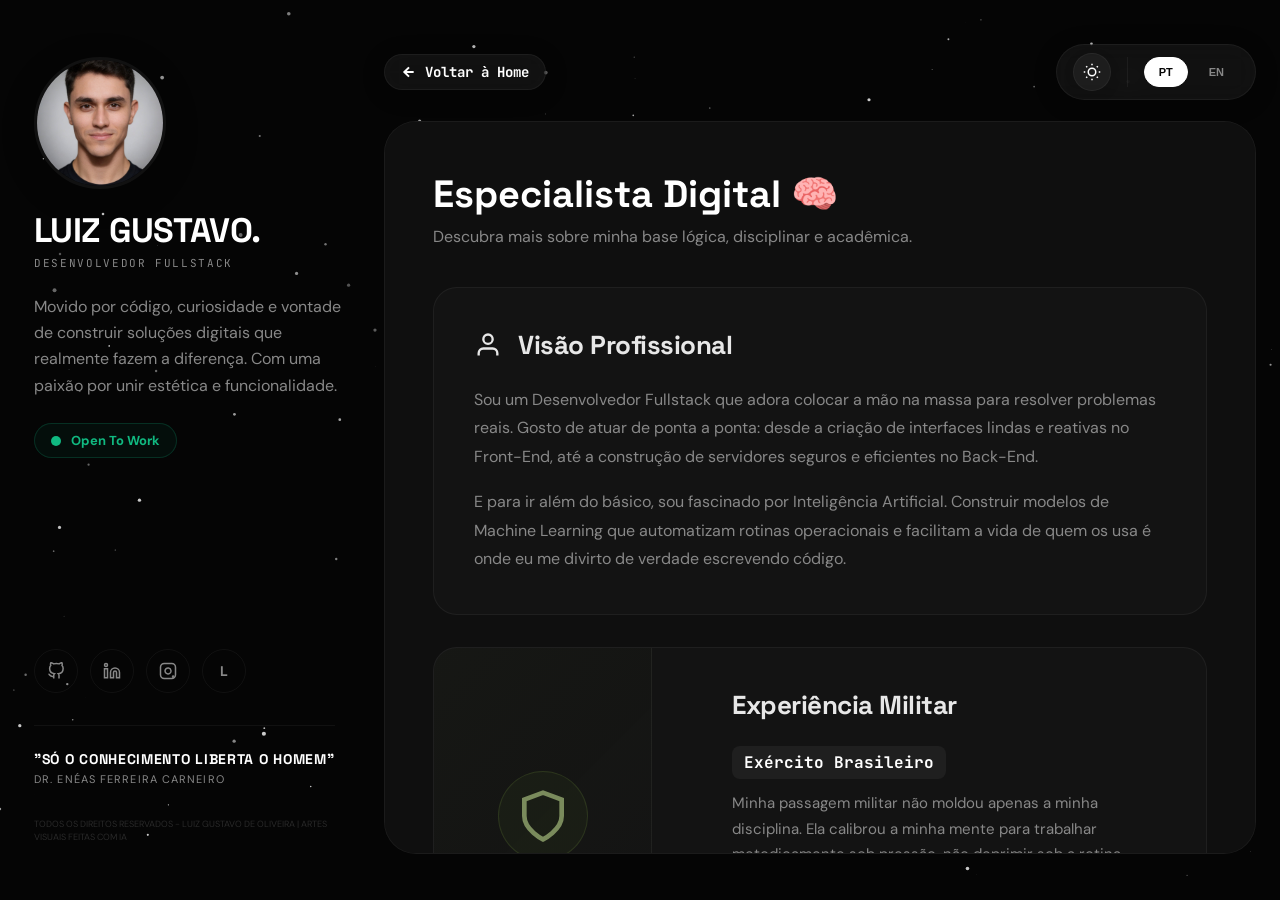
==== pages/about.html @ a1d2e6e7 "commited" ====
<!DOCTYPE html>
<html lang="pt">

<head>
    <meta charset="UTF-8">
    <meta name="viewport" content="width=device-width, initial-scale=1.0">
    <title>Sobre Mim | Luiz Gustavo</title>
    <link rel="icon" type="image/png" href="../img/cruz.png">
    <link rel="preconnect" href="https://fonts.googleapis.com">
    <link rel="preconnect" href="https://fonts.gstatic.com" crossorigin>
    <link href="https://fonts.googleapis.com/css2?family=Space+Grotesk:wght@400;500;600;700&family=DM+Sans:ital,opsz,wght@0,9..40,400;0,9..40,500;0,9..40,600;1,9..40,400&family=JetBrains+Mono:wght@500&display=swap" rel="stylesheet">
    <link rel="stylesheet" href="../styles/style.css">
</head>

<body>

    <div class="app-container">
        
        <!-- SIDEBAR (LEFT) - Identical to Home -->
        <aside class="sidebar">
            <div class="sidebar-top">
                <div class="profile-circle large-avatar">
                    <img src="../img/myphotu.jpg" alt="Luiz Gustavo" class="avatar">
                </div>
                <div class="sidebar-header">
                    <h1 class="user-name">LUIZ GUSTAVO.</h1>
                    <p class="user-role" data-i18n="role">DESENVOLVEDOR FULLSTACK</p>
                </div>
            </div>

            <div class="sidebar-mid">
                <p class="bio-text" data-i18n="bio">
                    Movido por código, curiosidade e vontade de construir soluções digitais que realmente fazem a diferença. Com uma paixão por unir estética e funcionalidade.
                </p>
                <div class="availability-badge">
                    <div class="pulse-dot"></div>
                    <span>Open To Work</span>
                </div>
            </div>

            <div class="sidebar-bottom">
                <div class="social-circles">
                    <a href="https://github.com/tioliveiraa" target="_blank" class="circle-icon" title="GitHub"><svg width="18" height="18" viewBox="0 0 24 24" fill="none" stroke="currentColor" stroke-width="2"><path d="M9 19c-5 1.5-5-2.5-7-3m14 6v-3.87a3.37 3.37 0 0 0-.94-2.61c3.14-.35 6.44-1.54 6.44-7A5.44 5.44 0 0 0 20 4.77 5.07 5.07 0 0 0 19.91 1S18.73.65 16 2.48a13.38 13.38 0 0 0-7 0C6.27.65 5.09 1 5.09 1A5.07 5.07 0 0 0 5 4.77a5.44 5.44 0 0 0-1.5 3.78c0 5.42 3.3 6.61 6.44 7A3.37 3.37 0 0 0 9 18.13V22"></path></svg></a>
                    <a href="https://linkedin.com/in/tioliveiraa" target="_blank" class="circle-icon" title="LinkedIn"><svg width="18" height="18" viewBox="0 0 24 24" fill="none" stroke="currentColor" stroke-width="2"><path d="M16 8a6 6 0 0 1 6 6v7h-4v-7a2 2 0 0 0-2-2 2 2 0 0 0-2 2v7h-4v-7a6 6 0 0 1 6-6z"></path><rect x="2" y="9" width="4" height="12"></rect><circle cx="4" cy="4" r="2"></circle></svg></a>
                    <a href="https://instagram.com/tioliveiraa" target="_blank" class="circle-icon" title="Instagram"><svg width="18" height="18" viewBox="0 0 24 24" fill="none" stroke="currentColor" stroke-width="2"><rect x="2" y="2" width="20" height="20" rx="5" ry="5"></rect><path d="M16 11.37A4 4 0 1 1 12.63 8 4 4 0 0 1 16 11.37z"></path><line x1="17.5" y1="6.5" x2="17.51" y2="6.5"></line></svg></a>
                    <a href="http://lattes.cnpq.br/" target="_blank" class="circle-icon" title="Lattes">
                        <span style="font-family: var(--font-heading); font-weight: 800; font-size: 14px;">L</span>
                    </a>
                </div>

                <div class="quote-section">
                    <p class="quote-text" data-i18n="quote">"SÓ O CONHECIMENTO LIBERTA O HOMEM"</p>
                    <p class="quote-auth">Dr. Enéas Ferreira Carneiro</p>
                </div>

                <div class="footer-simple">
                    <p data-i18n="footer-rights">TODOS OS DIREITOS RESERVADOS - LUIZ GUSTAVO DE OLIVEIRA | ARTES VISUAIS FEITAS COM IA</p>
                </div>
            </div>
        </aside>

        <!-- MAIN CONTENT (RIGHT) -->
        <main class="main-content">
            <header class="top-nav">
                <div class="nav-date">
                    <a href="../index.html" class="glass-nav-pill home-return-btn" style="text-decoration: none; color: var(--text-main); font-weight: 700; display: inline-flex; gap: 8px;">
                        <svg width="16" height="16" viewBox="0 0 24 24" fill="none" stroke="currentColor" stroke-width="3"><line x1="19" y1="12" x2="5" y2="12"></line><polyline points="12 19 5 12 12 5"></polyline></svg>
                        <span data-i18n="back-home">Voltar à Home</span>
                    </a>
                </div>
                <div class="nav-controls glass-nav-pill">
                    <button class="theme-tab" id="theme-toggle-btn" title="Light/Dark Mode">
                        <svg width="18" height="18" viewBox="0 0 24 24" fill="none" stroke="currentColor" stroke-width="2">
                            <circle cx="12" cy="12" r="5" />
                            <path d="M12 1v2M12 21v2M4.22 4.22l1.42 1.42M18.36 18.36l1.42 1.42M1 12h2M21 12h2M4.22 19.78l1.42-1.42M18.36 5.64l1.42-1.42" />
                        </svg>
                    </button>
                    <div class="lang-switcher">
                        <button class="lang-tab active" data-lang="pt">PT</button>
                        <button class="lang-tab" data-lang="en">EN</button>
                    </div>
                </div>
            </header>

            <!-- SCROLLABLE SUBPAGE CONTAINER -->
            <div class="bento-card subpage-container">
                <div class="subpage-header">
                    <h2 data-i18n="about-title" style="font-family: var(--font-heading); font-size: 38px; font-weight: 800; color: var(--text-main);">Especialista Digital 🧠</h2>
                    <p data-i18n="about-subtitle" style="color: var(--text-dim); margin-top: 8px;">Descubra mais sobre minha base lógica, disciplinar e acadêmica.</p>
                </div>

                <!-- NEW WATERFALL LAYOUT -->
                <div class="about-waterfall-layout">
                    
                    <!-- Bio Full-width Pane -->
                    <div class="waterfall-card bio-pane">
                        <div class="waterfall-header">
                            <svg width="28" height="28" viewBox="0 0 24 24" fill="none" stroke="currentColor" stroke-width="2"><path d="M20 21v-2a4 4 0 0 0-4-4H8a4 4 0 0 0-4 4v2"></path><circle cx="12" cy="7" r="4"></circle></svg>
                            <h3 data-i18n="txt-vision">Visão Profissional</h3>
                        </div>
                        <div class="bio-text-block">
                            <p data-i18n="txt-bio1">Sou um Desenvolvedor apaixonado por orquestrar tecnologias robustas. Minha especialidade reside na criação de ecossistemas completos, navegando desde integrações de Front-End reativas até infraestruturas complexas de Back-End.</p>
                            <p data-i18n="txt-bio2">Além do desenvolvimento Web clássico, trago um profundo fascínio pelas fronteiras da Inteligência Artificial. Implementar ferramentas de Machine Learning que geram automação e eficiência real em gargalos operacionais é o meu ecossistema natural de trabalho.</p>
                        </div>
                    </div>

                    <!-- Army Split-Pane -->
                    <div class="waterfall-card army-pane">
                        <div class="army-visual-side">
                            <div class="shield-circle">
                                <svg width="56" height="56" viewBox="0 0 24 24" fill="none" stroke="currentColor" stroke-width="2"><path d="M12 22s8-4 8-10V5l-8-3-8 3v7c0 6 8 10 8 10z"></path></svg>
                            </div>
                        </div>
                        <div class="army-text-side">
                            <div class="waterfall-header">
                                <h3 data-i18n="txt-army-title">Experiência Militar</h3>
                            </div>
                            <h4 class="army-corp-name" data-i18n="txt-army-corp">Exército Brasileiro</h4>
                            <p data-i18n="txt-army-desc">Disciplina imutável, foco sob pressão e liderança tática. A vivência militar forjou a minha capacidade analítica mental e o compromisso extremo com a entrega de resultados, características que levo intrinsecamente para o desenvolvimento de software.</p>
                        </div>
                    </div>

                    <!-- Academic Horizontal Timeline Pane -->
                    <div class="waterfall-card edu-pane">
                        <div class="waterfall-header" style="justify-content: center; margin-bottom: 32px;">
                            <svg width="28" height="28" viewBox="0 0 24 24" fill="none" stroke="currentColor" stroke-width="2"><path d="M22 10v6M2 10l10-5 10 5-10 5z"></path><path d="M6 12v5c3 3 9 3 12 0v-5"></path></svg>
                            <h3 data-i18n="txt-edu-title">Trajetória Acadêmica</h3>
                        </div>
                        
                        <div class="horizontal-timeline">
                            <!-- Node 1 -->
                            <div class="timeline-node">
                                <div class="node-marker done">
                                    <svg width="12" height="12" viewBox="0 0 24 24" fill="none" stroke="var(--bg-deep)" stroke-width="3"><polyline points="20 6 9 17 4 12"></polyline></svg>
                                </div>
                                <div class="node-content">
                                    <h4 data-i18n="txt-edu-tech">D. de Sistemas</h4>
                                    <span class="status-badge" data-i18n="txt-edu-done">Técnico Concluído</span>
                                </div>
                            </div>

                            <!-- Line -->
                            <div class="timeline-connector"></div>

                            <!-- Node 2 -->
                            <div class="timeline-node">
                                <div class="node-marker pulsing"></div>
                                <div class="node-content right">
                                    <h4 data-i18n="txt-edu-ads">Análise e Desenvolvimento de Sistemas</h4>
                                    <span class="status-badge active-badge" data-i18n="txt-edu-cursing">Cursando Ensino Superior</span>
                                </div>
                            </div>
                        </div>
                    </div>

                    <!-- Extra / Languages Banner -->
                    <div class="waterfall-card lang-pane">
                        <div class="lang-icon">
                            <svg width="40" height="40" viewBox="0 0 24 24" fill="none" stroke="currentColor" stroke-width="2"><circle cx="12" cy="12" r="10"></circle><line x1="2" y1="12" x2="22" y2="12"></line><path d="M12 2a15.3 15.3 0 0 1 4 10 15.3 15.3 0 0 1-4 10 15.3 15.3 0 0 1-4-10 15.3 15.3 0 0 1 4-10z"></path></svg>
                        </div>
                        <div class="lang-text">
                            <h3 data-i18n="txt-lang-eng">Inglês Intermediário</h3>
                            <p data-i18n="txt-lang-desc">Capacidade completa de leitura de documentações técnicas, codificação global e comunicação fundamental para resolução de problemas em fóruns abertos.</p>
                        </div>
                    </div>

                </div>
            </div>
        </main>
    </div>

    <!-- Background Decoration -->
    <div class="decor-corner"></div>

    <script src="../scripts/translations.js"></script>
    <script src="../scripts/script.js"></script>
    <script src="../scripts/starfield.js"></script>
</body>

</html>
---- styles/style.css ----
/* 
   ==========================================================================
   BentoVibe (Refined) - Master Stylesheet
   Specific 10 Instruction Alignment
   ========================================================================== 
*/

@import url('https://fonts.googleapis.com/css2?family=Space+Grotesk:wght@400;500;600;700&family=DM+Sans:ital,opsz,wght@0,9..40,400;0,9..40,500;0,9..40,600;1,9..40,400&family=JetBrains+Mono:wght@500&display=swap');

:root {
    --bg-deep: #050505;
    --card-bg: #0f0f0f;
    --card-border: rgba(255, 255, 255, 0.05);
    --text-main: #ffffff;
    --text-dim: #888888;
    --blue-accent: #2d5bff;
    --orange-accent: #ff9900;
    --radius-bento: 32px;
    --font-heading: 'Space Grotesk', sans-serif;
    --font-body: 'DM Sans', sans-serif;
    --font-mono: 'JetBrains Mono', monospace;
}

:root.light-theme {
    --bg-deep: #f5f5f7;
    --card-bg: #ffffff;
    --card-border: rgba(0, 0, 0, 0.1);
    --text-main: #111111;
    --text-dim: #555555;
}

/* Light Theme UI Corrections */
:root.light-theme .white-arrow { background: var(--blue-accent); color: #fff; }
:root.light-theme .mini-arrow { border: 1px solid rgba(0,0,0,0.1); }
:root.light-theme .bento-card { box-shadow: 0 4px 20px rgba(0,0,0,0.04); }
:root.light-theme .card-content-overlay { background: linear-gradient(rgba(255,255,255,0.1), rgba(255,255,255,0.9)); }
:root.light-theme .card-content-overlay h3 { color: var(--text-main); }
:root.light-theme .card-about h3, :root.light-theme .card-about p { text-shadow: none; }
:root.light-theme .about-icon-header { color: var(--text-main); }

#bg-starfield {
    position: fixed;
    top: 0;
    left: 0;
    width: 100vw;
    height: 100vh;
    z-index: -10;
    pointer-events: none;
    background: var(--bg-deep);
    transition: background 0.6s cubic-bezier(0.16, 1, 0.3, 1);
}


* { margin: 0; padding: 0; box-sizing: border-box; }

body {
    background-color: var(--bg-deep);
    color: var(--text-main);
    font-family: var(--font-body);
    min-height: 100vh;
    display: flex; justify-content: center; align-items: center;
    overflow-x: hidden;
    transition: background-color 0.6s cubic-bezier(0.16, 1, 0.3, 1), color 0.6s cubic-bezier(0.16, 1, 0.3, 1);
}

.app-container {
    width: 100%; max-width: 1440px; height: 95vh;
    display: flex; gap: 40px; padding: 24px;
}

/* ==========================================================================
   SIDEBAR (LEFT)
   ========================================================================== */
.sidebar {
    width: 320px; height: 100%;
    display: flex; flex-direction: column; justify-content: space-between;
    flex-shrink: 0; padding: 10px 0 10px 10px;
}

.sidebar-top { display: flex; flex-direction: column; gap: 20px; align-items: flex-start; text-align: left; }

.large-avatar {
    width: 132px; height: 132px; border-radius: 50%; overflow: hidden;
    border: 3px solid var(--card-border);
    box-shadow: 0 8px 32px rgba(0,0,0,0.3);
}
.large-avatar img { width: 100%; height: 100%; object-fit: cover; }

.user-name { font-family: var(--font-heading); font-size: 34px; font-weight: 800; letter-spacing: -0.02em; }
.user-role { font-family: var(--font-mono); font-size: 11px; color: var(--text-dim); text-transform: uppercase; letter-spacing: 0.15em; margin-top: 4px; }

.bio-text {
    font-size: 16px; color: var(--text-dim); line-height: 1.65; margin-top: 24px;
    padding: 0;
}

/* Open To Work Badge */
.availability-badge {
    display: inline-flex; align-items: center; gap: 10px;
    background: rgba(16, 185, 129, 0.05); border: 1px solid rgba(16, 185, 129, 0.2);
    padding: 8px 16px; border-radius: var(--radius-bento); margin-top: 24px;
}
.pulse-dot {
    width: 10px; height: 10px; background-color: #10b981; border-radius: 50%;
    box-shadow: 0 0 0 0 rgba(16, 185, 129, 0.7);
    animation: pulse-green 2s infinite;
}
@keyframes pulse-green {
    0% { transform: scale(0.95); box-shadow: 0 0 0 0 rgba(16, 185, 129, 0.7); }
    70% { transform: scale(1); box-shadow: 0 0 0 8px rgba(16, 185, 129, 0); }
    100% { transform: scale(0.95); box-shadow: 0 0 0 0 rgba(16, 185, 129, 0); }
}
.availability-badge span { font-size: 13px; font-weight: 700; color: #10b981; }

.sidebar-bottom { margin-top: auto; display: flex; flex-direction: column; gap: 32px; align-items: flex-start; text-align: left; }

.social-circles { display: flex; justify-content: flex-start; gap: 12px; }

.circle-icon {
    width: 44px; height: 44px; border-radius: 50%;
    border: 1px solid var(--card-border); display: flex; align-items: center; justify-content: center;
    color: var(--text-dim); text-decoration: none; transition: 0.4s cubic-bezier(0.19, 1, 0.22, 1);
}
.circle-icon:hover { color: var(--text-main); border-color: rgba(255,255,255,0.4); }

.circle-icon[title="GitHub"]:hover { background-color: var(--text-main); color: var(--card-bg); border-color: var(--text-main); }
.circle-icon[title="LinkedIn"]:hover { background-color: #0A66C2; color: #ffffff; border-color: #0A66C2; }
.circle-icon[title="Instagram"]:hover { background: linear-gradient(45deg, #f09433 0%, #e6683c 25%, #dc2743 50%, #cc2366 75%, #bc1888 100%); color: #ffffff; border-color: transparent; }
.circle-icon[title="Lattes"]:hover { background-color: #005A9C; color: #ffffff; border-color: #005A9C; }

.quote-section { border-top: 1px solid var(--card-border); padding-top: 24px; text-align: left; }
.quote-text { font-family: var(--font-heading); font-weight: 800; font-size: 14px; color: var(--text-main); letter-spacing: 0.05em; }
.quote-auth { font-size: 11px; color: var(--text-dim); margin-top: 4px; text-transform: uppercase; letter-spacing: 0.1em; }

.footer-simple { font-size: 9px; color: #333; line-height: 1.4; text-align: left; opacity: 0.8; }

/* ==========================================================================
   MAIN CONTENT & BENTO GRID
   ========================================================================== */
.main-content { flex-grow: 1; display: flex; flex-direction: column; gap: 24px; }

.top-nav { display: flex; justify-content: space-between; align-items: center; height: 50px; }
.nav-date { font-family: var(--font-mono); font-size: 14px; color: var(--text-dim); }

.glass-nav-pill {
    background: rgba(255, 255, 255, 0.05); border: 1px solid var(--card-border);
    border-radius: var(--radius-bento); padding: 8px 16px;
    backdrop-filter: blur(12px); -webkit-backdrop-filter: blur(12px);
    display: flex; align-items: center; box-shadow: 0 4px 24px rgba(0,0,0,0.2);
}
.theme-tab {
    background: rgba(255, 255, 255, 0.05); border: 1px solid var(--card-border);
    border-radius: 50%; width: 38px; height: 38px;
    color: var(--text-main); cursor: pointer; transition: 0.4s cubic-bezier(0.19, 1, 0.22, 1);
    display: flex; align-items: center; justify-content: center; margin-right: 16px;
    box-shadow: 0 4px 12px rgba(0,0,0,0.1);
}
.theme-tab:hover { background: var(--text-main); color: var(--bg-deep); transform: rotate(30deg) scale(1.1); }

.lang-switcher { display: flex; gap: 6px; border-left: 1px solid var(--card-border); padding-left: 16px; height: 100%; align-items: center; }
.lang-tab {
    background: transparent; border: 1px solid transparent; font-size: 11px; font-weight: 800;
    color: var(--text-dim); cursor: pointer; transition: 0.2s;
    padding: 8px 14px; border-radius: 20px;
}
.lang-tab.active { background: var(--text-main); color: var(--bg-deep); border-color: var(--text-main); }


/* BENTO LAYOUT */
.bento-layout {
    display: grid; grid-template-columns: repeat(12, 1fr); grid-template-rows: repeat(2, 1fr);
    gap: 20px; height: 100%;
}

.bento-card {
    background: var(--card-bg); border: 1px solid var(--card-border);
    border-radius: var(--radius-bento); position: relative; overflow: hidden;
    text-decoration: none; color: inherit; transition: 0.5s cubic-bezier(0.19, 1, 0.22, 1);
    display: flex; flex-direction: column;
}
.bento-card:hover { border-color: rgba(255,255,255,0.15); transform: translateY(-5px); }
.bento-card:hover .mini-arrow { transform: scale(1.15) translate(2px, -2px); }
.bento-card:hover .mini-arrow svg { transform: rotate(45deg); }

/* Full Background Content Styles */
.bento-card-full-bg .card-bg { position: absolute; inset: 0; z-index: 1; transition: 0.8s ease; }
.bento-card-full-bg:hover .card-bg { transform: scale(1.05); }

.card-content-overlay {
    position: relative; z-index: 2; padding: 32px;
    display: flex; flex-direction: column; justify-content: space-between;
    background: linear-gradient(rgba(0,0,0,0.2), rgba(0,0,0,0.6));
    flex-grow: 1;
}
.card-content-overlay h3 { font-family: var(--font-heading); font-size: 24px; color: #fff; }

/* Standardized card title — same size and weight across ALL bento cards */
.card-title {
    font-family: var(--font-heading) !important;
    font-size: 22px !important;
    font-weight: 800 !important;
    letter-spacing: -0.3px;
    color: #fff;
}
.card-stack-blue .card-title { color: #fff; }

/* Grid Spans */
.card-projects { grid-column: span 8; grid-row: span 1; }
.card-stack-blue { grid-column: span 4; grid-row: span 1; background: var(--blue-accent); padding: 32px; }
.card-contact { grid-column: span 5; grid-row: span 1; }
.card-about { grid-column: span 7; grid-row: span 1; padding: 32px; }
.card-about .card-content-overlay { background: transparent; }
.card-about h3, .card-about p { text-shadow: 0 4px 16px rgba(0,0,0,0.9); }

/* Stack Row Specifics */
.logos-group { flex-grow: 1; display: flex; align-items: center; justify-content: space-around; }
.logo-pill { width: 60px; height: 60px; background: #fff; border-radius: 16px; padding: 12px; }
.logo-pill img { width: 100%; height: 100%; object-fit: contain; }

.mini-arrow {
    width: 44px; height: 44px; border-radius: 50%; background: #fff;
    display: flex; align-items: center; justify-content: center; color: #000;
    transition: 0.5s cubic-bezier(0.19, 1, 0.22, 1);
}
.mini-arrow svg { transition: 0.5s cubic-bezier(0.19, 1, 0.22, 1); }
.white-arrow { background: #fff; color: #000; }
.card-stack-blue h3 { font-family: var(--font-mono); font-size: 14px; position: absolute; top: 32px; left: 32px; }
.card-stack-blue .mini-arrow { position: absolute; bottom: 32px; right: 32px; }

/* ==========================================================================
   SUBPAGE SPECIFIC STYLES (Projects, About, Contact)
   ========================================================================== */
.subpage-container {
    grid-column: span 12; grid-row: span 2;
    padding: 48px; overflow-y: auto; overflow-x: hidden;
    display: flex; flex-direction: column; gap: 40px;
}

.subpage-container::-webkit-scrollbar { width: 8px; }
.subpage-container::-webkit-scrollbar-track { background: transparent; }
.subpage-container::-webkit-scrollbar-thumb { background: rgba(255,255,255,0.1); border-radius: 10px; }
.subpage-container::-webkit-scrollbar-thumb:hover { background: rgba(255,255,255,0.2); }

.project-showcase-card {
    display: flex; gap: 32px; background: rgba(255,255,255,0.02);
    border: 1px solid var(--card-border); border-radius: 24px;
    padding: 24px; transition: 0.3s;
}
.project-showcase-card:hover { border-color: rgba(255,255,255,0.1); transform: translateY(-5px); background: rgba(255,255,255,0.04); }

.project-graphic { width: 45%; border-radius: 16px; overflow: hidden; flex-shrink: 0; }
.project-graphic img { width: 100%; height: 100%; object-fit: cover; }

.project-details { display: flex; flex-direction: column; justify-content: center; gap: 16px; }
.project-details h3 { font-family: var(--font-heading); font-size: 26px; color: var(--text-main); }
.project-details p { font-size: 15px; color: var(--text-dim); line-height: 1.65; }

.tech-tags { display: flex; gap: 8px; flex-wrap: wrap; }
.tech-tags span {
    font-family: var(--font-mono); font-size: 12px; padding: 4px 12px;
    background: rgba(255,255,255,0.1); color: var(--text-main); border-radius: 20px;
}

/* ==========================================================================
   RESPONSIVE DESIGN (MEDIA QUERIES)
   ========================================================================== */

/* Tablet & Smaller Desktop (1024px) */
@media (max-width: 1024px) {
    .app-container {
        flex-direction: column;
        height: auto;
        padding: 40px 20px;
        gap: 60px;
    }

    .sidebar {
        width: 100%;
        text-align: center;
    }

    .sidebar-top { flex-direction: row; justify-content: space-between; text-align: left; }
    .bio-text { max-width: 100%; }

    .bento-layout {
        grid-template-columns: repeat(6, 1fr);
        grid-auto-rows: minmax(280px, auto);
    }

    .card-projects { grid-column: span 6; }
    .card-stack-blue { grid-column: span 3; }
    .card-contact { grid-column: span 3; }
    .card-about { grid-column: span 6; }
}

/* Mobile (768px) */
@media (max-width: 768px) {
    .app-container { padding: 90px 16px 24px 16px; gap: 40px; position: relative; }
    
    .sidebar { gap: 50px; }
    .sidebar-top { flex-direction: column; align-items: center; text-align: center; gap: 20px; }
    .sidebar-mid { display: flex; flex-direction: column; align-items: center; text-align: center; }
    .sidebar-bottom { align-items: center; text-align: center; gap: 32px; }
    .social-circles { justify-content: center; width: 100%; gap: 16px; }
    .quote-section { text-align: center; }
    .footer-simple { text-align: center; }

    .bento-layout {
        grid-template-columns: 1fr;
        display: flex; flex-direction: column; gap: 24px;
    }

    .bento-card { min-height: 280px; }
    .card-projects { min-height: 380px; }
    .card-projects h3 { font-size: 22px; }

    .user-name { font-size: 28px; }
    
    .top-nav {
        position: absolute; top: 20px; left: 16px; right: 16px;
        flex-direction: row; justify-content: space-between; align-items: center; height: auto;
    }
}

.subpage-container {
    grid-column: span 12; grid-row: span 2;
    padding: 48px; overflow-y: auto; overflow-x: hidden;
    display: flex; flex-direction: column; gap: 40px;
}
.subpage-container::-webkit-scrollbar { width: 8px; }
.subpage-container::-webkit-scrollbar-track { background: transparent; }
.subpage-container::-webkit-scrollbar-thumb { background: rgba(255,255,255,0.1); border-radius: 10px; }
.subpage-container::-webkit-scrollbar-thumb:hover { background: rgba(255,255,255,0.2); }

.project-showcase-card {
    display: flex; gap: 32px; background: rgba(255,255,255,0.02);
    border: 1px solid var(--card-border); border-radius: 24px; padding: 24px; transition: 0.3s;
}
.project-showcase-card:hover { border-color: rgba(255,255,255,0.15); transform: translateY(-5px); background: rgba(255,255,255,0.04); }

.project-graphic { width: 45%; border-radius: 16px; overflow: hidden; flex-shrink: 0; }
.project-graphic img { width: 100%; height: 100%; object-fit: cover; }

.project-details { display: flex; flex-direction: column; justify-content: center; gap: 16px; }
.project-details h3 { font-family: var(--font-heading); font-size: 24px; color: var(--text-main); }
.project-details p { font-size: 14px; color: var(--text-dim); line-height: 1.6; }

.tech-tags { display: flex; gap: 8px; flex-wrap: wrap; margin-top: auto; }
.tech-tags span { font-family: var(--font-mono); font-size: 11px; padding: 4px 12px; background: rgba(255,255,255,0.1); color: var(--text-main); border-radius: 20px; }

@media (max-width: 1024px) {
    .project-showcase-card { flex-direction: column; }
    .project-graphic { width: 100%; height: 250px; }
    .subpage-container { padding: 32px; }
}

@media (max-width: 768px) {
    .subpage-container {
        padding: 20px; gap: 24px; overflow: visible;
    }
    .subpage-header h2 { font-size: 28px !important; }
    .project-showcase-card { padding: 16px; gap: 16px; border-radius: 16px; }
    .project-graphic { height: 200px; border-radius: 12px; }
    .project-details h3 { font-size: 20px; }
}
/* ==========================================================================
   SUBPAGE SPECIFIC STYLES (Projects, About, Contact)
   ========================================================================== */
.subpage-container {
    grid-column: span 12; grid-row: span 2;
    padding: 48px; overflow-y: auto; overflow-x: hidden;
    display: flex; flex-direction: column; gap: 40px;
}

.subpage-container::-webkit-scrollbar { width: 8px; }
.subpage-container::-webkit-scrollbar-track { background: transparent; }
.subpage-container::-webkit-scrollbar-thumb { background: rgba(255,255,255,0.1); border-radius: 10px; }
.subpage-container::-webkit-scrollbar-thumb:hover { background: rgba(255,255,255,0.2); }

.project-showcase-card {
    display: flex; gap: 32px; background: rgba(255,255,255,0.02);
    border: 1px solid var(--card-border); border-radius: 24px;
    padding: 24px; transition: 0.3s cubic-bezier(0.19, 1, 0.22, 1);
}
.project-showcase-card:hover { border-color: rgba(255,255,255,0.15); transform: translateY(-5px); background: rgba(255,255,255,0.04); }

.project-graphic { width: 45%; border-radius: 16px; overflow: hidden; flex-shrink: 0; }
.project-graphic img { width: 100%; height: 100%; object-fit: cover; }

.project-details { display: flex; flex-direction: column; justify-content: center; gap: 16px; }
.project-details h3 { font-family: var(--font-heading); font-size: 24px; color: var(--text-main); }
.project-details p { font-size: 14px; color: var(--text-dim); line-height: 1.6; }

.tech-tags { display: flex; gap: 8px; flex-wrap: wrap; margin-top: auto; }
.tech-tags span {
    font-family: var(--font-mono); font-size: 11px; padding: 4px 12px;
    background: rgba(255,255,255,0.1); color: var(--text-main); border-radius: 20px;
}

@media (max-width: 1024px) {
    .project-showcase-card { flex-direction: column; }
    .project-graphic { width: 100%; height: 250px; }
}
}

/* ==========================================================================
   STACK LIST STYLES (Framer Tony B. Replica)
   ========================================================================== */
.tech-list-card {
    background: rgba(255, 255, 255, 0.02);
    border: 1px solid var(--card-border);
    border-radius: 24px;
    padding: 40px;
    display: flex;
    flex-direction: column;
    gap: 40px;
}
.tech-list-item {
    display: flex;
    flex-direction: column;
    gap: 16px;
    padding-bottom: 40px;
    border-bottom: 1px solid rgba(255,255,255,0.05);
}
.tech-list-item:last-child {
    padding-bottom: 0;
    border-bottom: none;
}
.tech-item-header {
    display: flex;
    align-items: center;
    gap: 16px;
}
.tech-icon-box {
    width: 48px;
    height: 48px;
    background: #fff;
    border-radius: 12px;
    display: flex;
    justify-content: center;
    align-items: center;
    padding: 8px;
}
.tech-icon-box img {
    width: 100%;
    height: 100%;
    object-fit: contain;
}
.tech-item-header h3 {
    font-family: var(--font-heading);
    font-size: 22px;
    color: var(--text-main);
}
.tech-list-item p {
    color: var(--text-dim);
    font-size: 15px;
    line-height: 1.6;
}
.tech-pill-group {
    display: flex;
    gap: 10px;
    flex-wrap: wrap;
    margin-top: 4px;
}
.tech-pill-group span {
    font-family: var(--font-mono);
    font-size: 12px;
    padding: 6px 12px;
    background: rgba(255,255,255,0.05);
    border: 1px solid var(--card-border);
    border-radius: 20px;
    color: var(--text-main);
}

@media (max-width: 768px) {
    .tech-list-card { padding: 24px; gap: 32px; }
    .tech-list-item { padding-bottom: 32px; }
}

/* ==========================================================================
   CONTACT BENTO GRID STYLES
   ========================================================================== */
.contact-bento-grid {
    display: grid;
    grid-template-columns: repeat(2, 1fr);
    gap: 24px;
    width: 100%;
}
.contact-card {
    background: rgba(255, 255, 255, 0.02);
    border: 1px solid var(--card-border);
    border-radius: 24px;
    padding: 32px;
    text-decoration: none;
    color: var(--text-main);
    display: flex;
    flex-direction: column;
    justify-content: space-between;
    position: relative;
    overflow: hidden;
    transition: 0.4s cubic-bezier(0.19, 1, 0.22, 1);
    min-height: 180px;
}
.contact-bg-glow {
    position: absolute;
    top: 50%; left: 50%;
    transform: translate(-50%, -50%);
    width: 0; height: 0;
    border-radius: 50%;
    filter: blur(40px);
    opacity: 0;
    transition: 0.6s ease;
    z-index: 0;
}
.contact-card:hover { border-color: rgba(255,255,255,0.15); transform: translateY(-5px); }
.contact-card:hover .contact-bg-glow { width: 300px; height: 300px; opacity: 1; }

.email-card { grid-column: span 2; display: flex; flex-direction: row; align-items: center; justify-content: space-between; }
.email-card .contact-bg-glow { background: rgba(255, 255, 255, 0.05); }

.whatsapp-card { grid-column: span 1; text-align: center; justify-content: center; align-items: center; gap: 16px; }
.whatsapp-card .contact-bg-glow { background: rgba(37, 211, 102, 0.15); }
.whatsapp-card:hover { border-color: rgba(37, 211, 102, 0.4); }

.telegram-card { grid-column: span 1; text-align: center; justify-content: center; align-items: center; gap: 16px; }
.telegram-card .contact-bg-glow { background: rgba(0, 136, 204, 0.15); }
.telegram-card:hover { border-color: rgba(0, 136, 204, 0.4); }

.discord-card { grid-column: span 2; display: flex; flex-direction: row; align-items: center; justify-content: space-between; background: linear-gradient(145deg, rgba(255,255,255,0.01), rgba(88, 101, 242, 0.03)); border-color: rgba(88, 101, 242, 0.2); }
.discord-card .contact-bg-glow { background: rgba(88, 101, 242, 0.15); }
.discord-card:hover { border-color: #5865F2; }

.contact-content { display: flex; align-items: center; gap: 24px; z-index: 1; }
.contact-content-center { display: flex; flex-direction: column; align-items: center; justify-content: center; gap: 12px; z-index: 1; }

.contact-icon.large {
    width: 64px; height: 64px;
    background: rgba(255,255,255,0.05);
    border-radius: 16px;
    display: flex; justify-content: center; align-items: center;
}
.contact-text h3, .contact-content-center h3 { font-family: var(--font-heading); font-size: 24px; font-weight: 800; }
.contact-text p { font-family: var(--font-mono); font-size: 14px; color: var(--text-dim); margin-top: 4px; }

.hover-slide-text {
    font-family: var(--font-mono); font-size: 12px; color: var(--text-dim);
    opacity: 0; transform: translateY(10px); transition: 0.3s;
}
.contact-card:hover .hover-slide-text { opacity: 1; transform: translateY(0); color: var(--text-main); }

.contact-hover-detail {
    width: 48px; height: 48px; border-radius: 50%;
    background: rgba(255,255,255,0.05); display: flex; justify-content: center; align-items: center;
    transition: 0.3s; transform: scale(0.9); opacity: 0.5; z-index: 1;
}
.contact-card:hover .contact-hover-detail { transform: scale(1) translateX(-5px); opacity: 1; background: var(--text-main); color: var(--bg-deep); }

@media (max-width: 768px) {
    .contact-bento-grid { flex-direction: column; display: flex; }
    .email-card, .whatsapp-card, .telegram-card, .discord-card { grid-column: span 1; flex-direction: column; align-items: flex-start; gap: 24px; }
    .whatsapp-card, .telegram-card { align-items: center; }
    .contact-hover-detail { align-self: flex-end; }
}

/* ==========================================================================
   ABOUT WATERFALL LAYOUT STYLES
   ========================================================================== */
.about-waterfall-layout {
    display: flex;
    flex-direction: column;
    gap: 32px;
    width: 100%;
}
.waterfall-card {
    background: rgba(255, 255, 255, 0.02);
    border: 1px solid var(--card-border);
    border-radius: 24px;
    padding: 40px;
    display: flex;
    position: relative;
    overflow: hidden;
    color: var(--text-main);
    transition: 0.4s cubic-bezier(0.19, 1, 0.22, 1);
}
.waterfall-card:hover { border-color: rgba(255,255,255,0.15); transform: translateY(-4px); background: rgba(255,255,255,0.04); }

.waterfall-header {
    display: flex;
    align-items: center;
    gap: 16px;
    margin-bottom: 24px;
    opacity: 0.9;
}
.waterfall-header h3 { font-family: var(--font-heading); font-size: 26px; font-weight: 800; letter-spacing: -0.5px; }

/* Bio Pane */
.bio-pane { flex-direction: column; }
.bio-text-block p { font-size: 16px; color: var(--text-dim); line-height: 1.8; margin-bottom: 16px; font-family: var(--font-body); }
.bio-text-block p:last-child { margin-bottom: 0; }

/* Army Split Pane */
.army-pane { flex-direction: row; align-items: stretch; gap: 40px; padding: 0; }
.army-visual-side {
    width: 30%; background: linear-gradient(135deg, rgba(85, 107, 47, 0.05), rgba(0,0,0,0));
    display: flex; justify-content: center; align-items: center; border-right: 1px solid var(--card-border);
}
.shield-circle { width: 90px; height: 90px; border-radius: 50%; background: rgba(85, 107, 47, 0.1); border: 1px solid rgba(85, 107, 47, 0.3); display: flex; justify-content: center; align-items: center; color: #7A8B5C; }
.army-text-side { width: 70%; padding: 40px; display: flex; flex-direction: column; justify-content: center; }
.army-corp-name { font-family: var(--font-mono); font-size: 16px; font-weight: 700; margin-bottom: 12px; color: var(--text-main); background: rgba(255,255,255,0.05); display: inline-block; padding: 6px 12px; border-radius: 8px; width: fit-content; }
.army-text-side p { font-size: 15px; color: var(--text-dim); line-height: 1.7; }

/* Academic Horizontal Timeline Pane */
.edu-pane { flex-direction: column; align-items: center; text-align: center; }
.horizontal-timeline {
    display: flex; align-items: center; justify-content: center; width: 100%; max-width: 700px;
    margin-top: 24px; position: relative; gap: 16px;
}
.timeline-node { display: flex; flex-direction: column; align-items: center; width: 200px; gap: 16px; z-index: 2; }
.timeline-connector { height: 2px; background: rgba(255,255,255,0.1); flex-grow: 1; position: relative; margin: 0 16px; transform: translateY(-40px); }

.node-marker { width: 32px; height: 32px; border-radius: 50%; background: var(--bg-deep); border: 2px solid rgba(255,255,255,0.2); display: flex; justify-content: center; align-items: center; transition: 0.3s; }
.node-marker.done { background: var(--text-main); border-color: var(--text-main); }
.node-marker.pulsing { border-color: var(--text-main); animation: pulseBorder 2s infinite; }
@keyframes pulseBorder { 0% { box-shadow: 0 0 0 0 rgba(255,255,255,0.4); } 70% { box-shadow: 0 0 0 10px rgba(255,255,255,0); } 100% { box-shadow: 0 0 0 0 rgba(255,255,255,0); } }

.node-content h4 { font-family: var(--font-mono); font-size: 14px; font-weight: 700; margin-bottom: 12px; color: var(--text-main); }
.status-badge { font-size: 11px; font-weight: 700; padding: 6px 12px; border-radius: 12px; background: rgba(255,255,255,0.05); color: var(--text-dim); }
.status-badge.active-badge { border: 1px solid rgba(255,255,255,0.3); color: var(--text-main); }

/* Language Pane */
.lang-pane { flex-direction: row; align-items: center; gap: 32px; }
.lang-icon { width: 72px; height: 72px; background: rgba(255,255,255,0.05); border-radius: 20px; display: flex; justify-content: center; align-items: center; flex-shrink: 0; }
.lang-text h3 { font-family: var(--font-heading); font-size: 24px; font-weight: 800; margin-bottom: 8px; }
.lang-text p { font-size: 15px; color: var(--text-dim); line-height: 1.6; }

@media (max-width: 1024px) {
    .horizontal-timeline { flex-direction: column; align-items: flex-start; gap: 32px; padding-left: 24px; border-left: 2px solid rgba(255,255,255,0.1); }
    .timeline-node { width: 100%; flex-direction: row; gap: 24px; align-items: center; }
    .timeline-connector { display: none; }
    .node-marker { transform: translateX(-42px); }
    .node-content { text-align: left; transform: translateX(-30px); }
}

@media (max-width: 768px) {
    .waterfall-card { padding: 24px; }
    .army-pane { flex-direction: column; }
    .army-visual-side { width: 100%; padding: 32px 0; border-right: none; border-bottom: 1px solid var(--card-border); }
    .army-text-side { width: 100%; padding: 24px; }
    .lang-pane { flex-direction: column; align-items: flex-start; gap: 24px; text-align: left; }
}
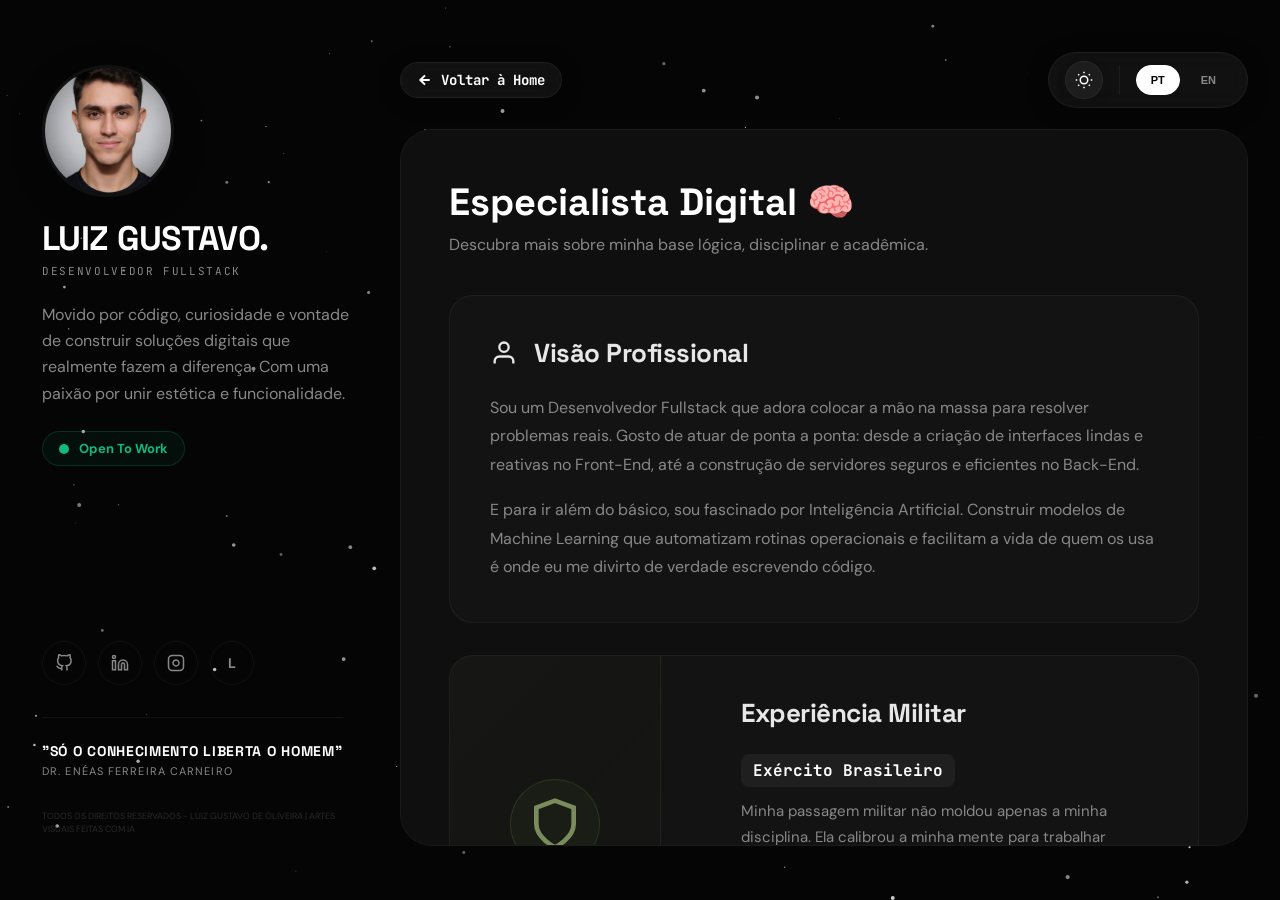
==== commit 81d8eff6: "second commit" ====
--- a/pages/about.html
+++ b/pages/about.html
@@ -1,10 +1,24 @@
-<!DOCTYPE html>
+﻿<!DOCTYPE html>
 <html lang="pt">
 
 <head>
     <meta charset="UTF-8">
     <meta name="viewport" content="width=device-width, initial-scale=1.0">
-    <title>Sobre Mim | Luiz Gustavo</title>
+    <title>Sobre Mim | Luiz Gustavo de Oliveira</title>
+
+    <!-- SEO -->
+    <meta name="description" content="Conheça a trajetória de Luiz Gustavo de Oliveira: Desenvolvedor Fullstack com experiência no Exército Brasileiro, formação no SENAI Taubaté e paixão por IA.">
+    <meta name="keywords" content="Luiz Gustavo, sobre, trajetória, Exército Brasileiro, SENAI Taubaté, Análise e Desenvolvimento de Sistemas, Fullstack">
+    <meta name="author" content="Luiz Gustavo de Oliveira">
+    <meta name="robots" content="index, follow">
+
+    <!-- Open Graph -->
+    <meta property="og:type" content="website">
+    <meta property="og:title" content="Sobre Mim — Luiz Gustavo de Oliveira">
+    <meta property="og:description" content="Trajetória, formação acadêmica e experiência militar de Luiz Gustavo, Desenvolvedor Fullstack.">
+    <meta property="og:image" content="../img/myphotu.jpg">
+    <meta property="og:locale" content="pt_BR">
+
     <link rel="icon" type="image/png" href="../img/cruz.png">
     <link rel="preconnect" href="https://fonts.googleapis.com">
     <link rel="preconnect" href="https://fonts.gstatic.com" crossorigin>
@@ -40,10 +54,10 @@
 
             <div class="sidebar-bottom">
                 <div class="social-circles">
-                    <a href="https://github.com/tioliveiraa" target="_blank" class="circle-icon" title="GitHub"><svg width="18" height="18" viewBox="0 0 24 24" fill="none" stroke="currentColor" stroke-width="2"><path d="M9 19c-5 1.5-5-2.5-7-3m14 6v-3.87a3.37 3.37 0 0 0-.94-2.61c3.14-.35 6.44-1.54 6.44-7A5.44 5.44 0 0 0 20 4.77 5.07 5.07 0 0 0 19.91 1S18.73.65 16 2.48a13.38 13.38 0 0 0-7 0C6.27.65 5.09 1 5.09 1A5.07 5.07 0 0 0 5 4.77a5.44 5.44 0 0 0-1.5 3.78c0 5.42 3.3 6.61 6.44 7A3.37 3.37 0 0 0 9 18.13V22"></path></svg></a>
-                    <a href="https://linkedin.com/in/tioliveiraa" target="_blank" class="circle-icon" title="LinkedIn"><svg width="18" height="18" viewBox="0 0 24 24" fill="none" stroke="currentColor" stroke-width="2"><path d="M16 8a6 6 0 0 1 6 6v7h-4v-7a2 2 0 0 0-2-2 2 2 0 0 0-2 2v7h-4v-7a6 6 0 0 1 6-6z"></path><rect x="2" y="9" width="4" height="12"></rect><circle cx="4" cy="4" r="2"></circle></svg></a>
-                    <a href="https://instagram.com/tioliveiraa" target="_blank" class="circle-icon" title="Instagram"><svg width="18" height="18" viewBox="0 0 24 24" fill="none" stroke="currentColor" stroke-width="2"><rect x="2" y="2" width="20" height="20" rx="5" ry="5"></rect><path d="M16 11.37A4 4 0 1 1 12.63 8 4 4 0 0 1 16 11.37z"></path><line x1="17.5" y1="6.5" x2="17.51" y2="6.5"></line></svg></a>
-                    <a href="http://lattes.cnpq.br/" target="_blank" class="circle-icon" title="Lattes">
+                    <a href="https://github.com/lg-devhub" target="_blank" class="circle-icon" title="GitHub"><svg width="18" height="18" viewBox="0 0 24 24" fill="none" stroke="currentColor" stroke-width="2"><path d="M9 19c-5 1.5-5-2.5-7-3m14 6v-3.87a3.37 3.37 0 0 0-.94-2.61c3.14-.35 6.44-1.54 6.44-7A5.44 5.44 0 0 0 20 4.77 5.07 5.07 0 0 0 19.91 1S18.73.65 16 2.48a13.38 13.38 0 0 0-7 0C6.27.65 5.09 1 5.09 1A5.07 5.07 0 0 0 5 4.77a5.44 5.44 0 0 0-1.5 3.78c0 5.42 3.3 6.61 6.44 7A3.37 3.37 0 0 0 9 18.13V22"></path></svg></a>
+                    <a href="https://www.linkedin.com/in/luiz-gustavo-de-oliveira-abab43259/" target="_blank" class="circle-icon" title="LinkedIn"><svg width="18" height="18" viewBox="0 0 24 24" fill="none" stroke="currentColor" stroke-width="2"><path d="M16 8a6 6 0 0 1 6 6v7h-4v-7a2 2 0 0 0-2-2 2 2 0 0 0-2 2v7h-4v-7a6 6 0 0 1 6-6z"></path><rect x="2" y="9" width="4" height="12"></rect><circle cx="4" cy="4" r="2"></circle></svg></a>
+                    <a href="https://instagram.com/deoliveira.account" target="_blank" class="circle-icon" title="Instagram"><svg width="18" height="18" viewBox="0 0 24 24" fill="none" stroke="currentColor" stroke-width="2"><rect x="2" y="2" width="20" height="20" rx="5" ry="5"></rect><path d="M16 11.37A4 4 0 1 1 12.63 8 4 4 0 0 1 16 11.37z"></path><line x1="17.5" y1="6.5" x2="17.51" y2="6.5"></line></svg></a>
+                    <a href="http://lattes.cnpq.br/5183767995308098" target="_blank" class="circle-icon" title="Lattes">
                         <span style="font-family: var(--font-heading); font-weight: 800; font-size: 14px;">L</span>
                     </a>
                 </div>
--- a/styles/style.css
+++ b/styles/style.css
@@ -1,7 +1,7 @@
 /* 
    ==========================================================================
-   BentoVibe (Refined) - Master Stylesheet
-   Specific 10 Instruction Alignment
+   Portfolio — Luiz Gustavo de Oliveira
+   Fullstack Developer & AI Engineer
    ========================================================================== 
 */
 
@@ -137,9 +137,9 @@
 /* ==========================================================================
    MAIN CONTENT & BENTO GRID
    ========================================================================== */
-.main-content { flex-grow: 1; display: flex; flex-direction: column; gap: 24px; }
-
-.top-nav { display: flex; justify-content: space-between; align-items: center; height: 50px; }
+.main-content { flex-grow: 1; display: flex; flex-direction: column; gap: 24px; min-height: 0; }
+
+.top-nav { display: flex; justify-content: space-between; align-items: center; height: 50px; flex-shrink: 0; }
 .nav-date { font-family: var(--font-mono); font-size: 14px; color: var(--text-dim); }
 
 .glass-nav-pill {
@@ -168,8 +168,13 @@
 
 /* BENTO LAYOUT */
 .bento-layout {
-    display: grid; grid-template-columns: repeat(12, 1fr); grid-template-rows: repeat(2, 1fr);
-    gap: 20px; height: 100%;
+    display: grid;
+    grid-template-columns: repeat(12, 1fr);
+    grid-template-rows: 1fr 1fr;
+    gap: 20px;
+    flex: 1;
+    min-height: 0;
+    overflow: hidden;
 }
 
 .bento-card {
@@ -204,13 +209,14 @@
 }
 .card-stack-blue .card-title { color: #fff; }
 
-/* Grid Spans */
-.card-projects { grid-column: span 8; grid-row: span 1; }
-.card-stack-blue { grid-column: span 4; grid-row: span 1; background: var(--blue-accent); padding: 32px; }
-.card-contact { grid-column: span 5; grid-row: span 1; }
-.card-about { grid-column: span 7; grid-row: span 1; padding: 32px; }
-.card-about .card-content-overlay { background: transparent; }
+/* Grid Spans — Balanced 2-row layout, all 4 cards clearly visible */
+.card-projects  { grid-column: span 8; grid-row: span 1; }  /* Row 1 dominant  */
+.card-stack-blue{ grid-column: span 4; grid-row: span 1; background: var(--blue-accent); padding: 32px; } /* Row 1 right */
+.card-contact   { grid-column: span 4; grid-row: span 1; }  /* Row 2 left      */
+.card-about     { grid-column: span 8; grid-row: span 1; padding: 0; }  /* Row 2 right */
+.card-about .card-content-overlay { background: linear-gradient(to top, rgba(0,0,0,0.85) 0%, transparent 60%); justify-content: flex-end; padding: 28px; }
 .card-about h3, .card-about p { text-shadow: 0 4px 16px rgba(0,0,0,0.9); }
+.card-about .card-content-overlay p { font-size: 13px; display: -webkit-box; -webkit-line-clamp: 2; -webkit-box-orient: vertical; overflow: hidden; }
 
 /* Stack Row Specifics */
 .logos-group { flex-grow: 1; display: flex; align-items: center; justify-content: space-around; }
@@ -226,6 +232,10 @@
 .white-arrow { background: #fff; color: #000; }
 .card-stack-blue h3 { font-family: var(--font-mono); font-size: 14px; position: absolute; top: 32px; left: 32px; }
 .card-stack-blue .mini-arrow { position: absolute; bottom: 32px; right: 32px; }
+
+/* About card uses overlay for all its content layout */
+.card-about .card-content-overlay { padding: 28px; justify-content: flex-end; }
+.card-about .card-content-overlay p { display: -webkit-box; -webkit-line-clamp: 3; -webkit-box-orient: vertical; overflow: hidden; font-size: 13px; }
 
 /* ==========================================================================
    SUBPAGE SPECIFIC STYLES (Projects, About, Contact)
@@ -256,6 +266,18 @@
 .project-details p { font-size: 15px; color: var(--text-dim); line-height: 1.65; }
 
 .tech-tags { display: flex; gap: 8px; flex-wrap: wrap; }
+    padding: 24px; transition: 0.3s cubic-bezier(0.19, 1, 0.22, 1);
+}
+.project-showcase-card:hover { border-color: rgba(255,255,255,0.15); transform: translateY(-5px); background: rgba(255,255,255,0.04); }
+
+.project-graphic { width: 45%; border-radius: 16px; overflow: hidden; flex-shrink: 0; }
+.project-graphic img { width: 100%; height: 100%; object-fit: cover; }
+
+.project-details { display: flex; flex-direction: column; justify-content: center; gap: 16px; }
+.project-details h3 { font-family: var(--font-heading); font-size: 24px; color: var(--text-main); }
+.project-details p { font-size: 14px; color: var(--text-dim); line-height: 1.6; }
+
+.tech-tags { display: flex; gap: 8px; flex-wrap: wrap; margin-top: auto; }
 .tech-tags span {
     font-family: var(--font-mono); font-size: 12px; padding: 4px 12px;
     background: rgba(255,255,255,0.1); color: var(--text-main); border-radius: 20px;
@@ -265,111 +287,181 @@
    RESPONSIVE DESIGN (MEDIA QUERIES)
    ========================================================================== */
 
-/* Tablet & Smaller Desktop (1024px) */
+/* ── Large Desktop (1280px+): Fine-tune padding & max widths ── */
+@media (min-width: 1280px) {
+    .app-container { padding: 32px; gap: 48px; }
+}
+
+/* ── Smaller Desktop / Tablet Landscape (max 1200px) ── */
+@media (max-width: 1200px) {
+    .app-container { padding: 20px; gap: 24px; }
+    .sidebar { width: 280px; }
+    .user-name { font-size: 28px; }
+}
+
+/* ── Tablet Portrait (max 1024px) ── */
 @media (max-width: 1024px) {
     .app-container {
         flex-direction: column;
         height: auto;
-        padding: 40px 20px;
-        gap: 60px;
+        min-height: 100vh;
+        padding: 80px 24px 40px 24px;
+        gap: 48px;
     }
-
     .sidebar {
         width: 100%;
+        flex-direction: row;
+        flex-wrap: wrap;
+        align-items: flex-start;
+        gap: 32px;
+        padding: 0;
+    }
+    .sidebar-top { flex-direction: row; align-items: center; gap: 20px; flex-shrink: 0; }
+    .sidebar-mid { flex: 1; min-width: 240px; margin-top: 0; }
+    .bio-text { margin-top: 0; }
+    .sidebar-bottom { width: 100%; flex-direction: row; flex-wrap: wrap; justify-content: space-between; align-items: flex-end; gap: 24px; margin-top: 0; }
+    .quote-section { border-top: none; padding-top: 0; flex: 1; }
+    .footer-simple { width: 100%; }
+
+    .main-content { overflow: visible; }
+    .bento-layout {
+        display: grid;
+        grid-template-columns: repeat(6, 1fr);
+        grid-template-rows: minmax(300px, auto) minmax(220px, auto);
+        flex: none;
+        gap: 16px;
+    }
+    .card-projects  { grid-column: span 6; grid-row: span 1; }  /* Row 1: full width */
+    .card-stack-blue{ grid-column: span 6; grid-row: span 1; }  /* Row 2: full width (standalone) */
+    .card-contact   { grid-column: span 2; grid-row: span 1; }  /* Row 3: left small */
+    .card-about     { grid-column: span 4; grid-row: span 1; }  /* Row 3: right large */
+
+    .top-nav {
+        position: fixed; top: 0; left: 0; right: 0; z-index: 100;
+        background: rgba(5,5,5,0.85); backdrop-filter: blur(12px);
+        padding: 12px 24px; height: 60px;
+        border-bottom: 1px solid var(--card-border);
+    }
+
+    /* Subpages */
+    .subpage-container { padding: 32px 28px; gap: 28px; }
+    .project-showcase-card { flex-direction: column; }
+    .project-graphic { width: 100%; height: 260px; }
+
+    /* Stack */
+    .tech-list-card { padding: 28px; gap: 28px; }
+    .tech-item-header h3 { font-size: 20px; }
+
+    /* About */
+    .about-waterfall-layout { gap: 24px; }
+    .waterfall-card { padding: 32px; }
+    .army-pane { flex-direction: column; }
+    .army-visual-side { width: 100%; padding: 32px 0; border-right: none; border-bottom: 1px solid var(--card-border); }
+    .army-text-side { width: 100%; padding: 28px; }
+    .horizontal-timeline { flex-direction: column; align-items: flex-start; gap: 32px; padding-left: 24px; border-left: 2px solid rgba(255,255,255,0.1); max-width: 100%; }
+    .timeline-node { width: 100%; flex-direction: row; gap: 20px; align-items: center; }
+    .timeline-connector { display: none; }
+    .node-marker { transform: translateX(-36px); flex-shrink: 0; }
+    .node-content { text-align: left; transform: translateX(-25px); }
+    .lang-wrap { flex-direction: column; align-items: flex-start; gap: 16px; }
+
+    /* About Bento old classes (kept for safety) */
+    .about-bento-grid { grid-template-columns: repeat(2, 1fr); }
+    .about-card.row-span-2 { grid-row: span 1; }
+    .about-card.col-span-2 { grid-column: span 2; }
+    .about-card.col-span-4 { grid-column: span 2; }
+}
+
+/* ── Mobile (max 768px) ── */
+@media (max-width: 768px) {
+    .app-container {
+        padding: 80px 16px 32px 16px;
+        gap: 40px;
+    }
+
+    /* Sidebar stacks vertically on mobile */
+    .sidebar {
+        flex-direction: column;
+        align-items: center;
         text-align: center;
+        gap: 24px;
     }
-
-    .sidebar-top { flex-direction: row; justify-content: space-between; text-align: left; }
-    .bio-text { max-width: 100%; }
-
+    .sidebar-top { flex-direction: column; align-items: center; text-align: center; }
+    .sidebar-mid { align-items: center; text-align: center; }
+    .sidebar-bottom { align-items: center; justify-content: center; text-align: center; flex-direction: column; }
+    .social-circles { justify-content: center; gap: 16px; flex-wrap: wrap; }
+    .quote-section { text-align: center; border-top: 1px solid var(--card-border); padding-top: 24px; }
+    .footer-simple { text-align: center; }
+    .availability-badge { align-self: center; }
+
+    .user-name { font-size: 28px; }
+
+    /* Fixed top nav on mobile */
+    .top-nav {
+        position: fixed; top: 0; left: 0; right: 0; z-index: 100;
+        background: rgba(5,5,5,0.9); backdrop-filter: blur(14px);
+        padding: 12px 16px; height: 56px;
+        border-bottom: 1px solid var(--card-border);
+    }
+
+    /* Bento grid → single column stack */
     .bento-layout {
-        grid-template-columns: repeat(6, 1fr);
-        grid-auto-rows: minmax(280px, auto);
+        display: flex; flex-direction: column; gap: 16px;
     }
-
-    .card-projects { grid-column: span 6; }
-    .card-stack-blue { grid-column: span 3; }
-    .card-contact { grid-column: span 3; }
-    .card-about { grid-column: span 6; }
-}
-
-/* Mobile (768px) */
-@media (max-width: 768px) {
-    .app-container { padding: 90px 16px 24px 16px; gap: 40px; position: relative; }
-    
-    .sidebar { gap: 50px; }
-    .sidebar-top { flex-direction: column; align-items: center; text-align: center; gap: 20px; }
-    .sidebar-mid { display: flex; flex-direction: column; align-items: center; text-align: center; }
-    .sidebar-bottom { align-items: center; text-align: center; gap: 32px; }
-    .social-circles { justify-content: center; width: 100%; gap: 16px; }
-    .quote-section { text-align: center; }
-    .footer-simple { text-align: center; }
-
-    .bento-layout {
-        grid-template-columns: 1fr;
-        display: flex; flex-direction: column; gap: 24px;
-    }
-
-    .bento-card { min-height: 280px; }
-    .card-projects { min-height: 380px; }
-    .card-projects h3 { font-size: 22px; }
-
-    .user-name { font-size: 28px; }
-    
-    .top-nav {
-        position: absolute; top: 20px; left: 16px; right: 16px;
-        flex-direction: row; justify-content: space-between; align-items: center; height: auto;
-    }
-}
-
-.subpage-container {
-    grid-column: span 12; grid-row: span 2;
-    padding: 48px; overflow-y: auto; overflow-x: hidden;
-    display: flex; flex-direction: column; gap: 40px;
-}
-.subpage-container::-webkit-scrollbar { width: 8px; }
-.subpage-container::-webkit-scrollbar-track { background: transparent; }
-.subpage-container::-webkit-scrollbar-thumb { background: rgba(255,255,255,0.1); border-radius: 10px; }
-.subpage-container::-webkit-scrollbar-thumb:hover { background: rgba(255,255,255,0.2); }
-
-.project-showcase-card {
-    display: flex; gap: 32px; background: rgba(255,255,255,0.02);
-    border: 1px solid var(--card-border); border-radius: 24px; padding: 24px; transition: 0.3s;
-}
-.project-showcase-card:hover { border-color: rgba(255,255,255,0.15); transform: translateY(-5px); background: rgba(255,255,255,0.04); }
-
-.project-graphic { width: 45%; border-radius: 16px; overflow: hidden; flex-shrink: 0; }
-.project-graphic img { width: 100%; height: 100%; object-fit: cover; }
-
-.project-details { display: flex; flex-direction: column; justify-content: center; gap: 16px; }
-.project-details h3 { font-family: var(--font-heading); font-size: 24px; color: var(--text-main); }
-.project-details p { font-size: 14px; color: var(--text-dim); line-height: 1.6; }
-
-.tech-tags { display: flex; gap: 8px; flex-wrap: wrap; margin-top: auto; }
-.tech-tags span { font-family: var(--font-mono); font-size: 11px; padding: 4px 12px; background: rgba(255,255,255,0.1); color: var(--text-main); border-radius: 20px; }
-
-@media (max-width: 1024px) {
-    .project-showcase-card { flex-direction: column; }
-    .project-graphic { width: 100%; height: 250px; }
-    .subpage-container { padding: 32px; }
-}
-
-@media (max-width: 768px) {
-    .subpage-container {
-        padding: 20px; gap: 24px; overflow: visible;
-    }
-    .subpage-header h2 { font-size: 28px !important; }
-    .project-showcase-card { padding: 16px; gap: 16px; border-radius: 16px; }
+    .bento-card { min-height: 260px; border-radius: 20px; }
+    .card-projects { min-height: 340px; }
+    .card-stack-blue { min-height: 200px; }
+    .card-about { min-height: 300px; }
+    .card-title { font-size: 20px !important; }
+
+    /* Subpages */
+    .subpage-container { padding: 16px; gap: 20px; overflow: visible; }
+    .subpage-header h2 { font-size: 26px !important; }
+    .subpage-header p { font-size: 14px; }
+    .project-showcase-card { flex-direction: column; padding: 16px; gap: 16px; border-radius: 16px; }
     .project-graphic { height: 200px; border-radius: 12px; }
     .project-details h3 { font-size: 20px; }
-}
-/* ==========================================================================
-   SUBPAGE SPECIFIC STYLES (Projects, About, Contact)
-   ========================================================================== */
-.subpage-container {
-    grid-column: span 12; grid-row: span 2;
-    padding: 48px; overflow-y: auto; overflow-x: hidden;
-    display: flex; flex-direction: column; gap: 40px;
+    .project-details p { font-size: 14px; }
+
+    /* Stack subpage */
+    .tech-list-card { padding: 20px; gap: 20px; border-radius: 20px; }
+    .tech-list-item { padding-bottom: 24px; gap: 12px; }
+    .tech-item-header h3 { font-size: 18px; }
+    .tech-icon-box { width: 40px; height: 40px; }
+
+    /* About subpage */
+    .about-waterfall-layout { gap: 16px; }
+    .waterfall-card { padding: 20px; border-radius: 20px; }
+    .waterfall-header h3 { font-size: 20px; }
+    .bio-text-block p { font-size: 15px; }
+    .army-pane { flex-direction: column; }
+    .army-visual-side { width: 100%; padding: 24px 0; border-right: none; border-bottom: 1px solid var(--card-border); }
+    .army-text-side { width: 100%; padding: 20px; }
+    .horizontal-timeline { flex-direction: column; align-items: flex-start; gap: 24px; padding-left: 20px; border-left: 2px solid rgba(255,255,255,0.1); max-width: 100%; }
+    .timeline-node { width: 100%; flex-direction: row; gap: 16px; align-items: center; }
+    .timeline-connector { display: none; }
+    .node-marker { transform: translateX(-29px); flex-shrink: 0; }
+    .node-content { text-align: left; transform: translateX(-17px); }
+    .lang-pane { flex-direction: column; align-items: flex-start; gap: 16px; }
+    .lang-text h3 { font-size: 20px; }
+    .lang-text p { font-size: 14px; }
+
+    /* Contact subpage */
+    .contact-bento-grid { flex-direction: column; display: flex; }
+    .email-card, .whatsapp-card, .telegram-card, .discord-card { flex-direction: column; align-items: flex-start; gap: 20px; }
+    .contact-hover-detail { align-self: flex-end; }
+    .contact-text h3, .contact-content-center h3 { font-size: 20px; }
+}
+
+/* ── Small Mobile (max 480px) ── */
+@media (max-width: 480px) {
+    .app-container { padding: 72px 12px 24px 12px; gap: 32px; }
+    .user-name { font-size: 24px; }
+    .subpage-container { padding: 12px; }
+    .waterfall-card { padding: 16px; }
+    .bento-card { min-height: 220px; }
+    .card-projects { min-height: 280px; }
+    .subpage-header h2 { font-size: 22px !important; }
 }
 
 .subpage-container::-webkit-scrollbar { width: 8px; }
@@ -478,19 +570,30 @@
 }
 
 /* ==========================================================================
-   CONTACT BENTO GRID STYLES
+   CONTACT PAGE — NO-SCROLL LAYOUT
    ========================================================================== */
+.contact-page-container {
+    overflow: hidden !important;
+    padding: 28px 40px;
+    gap: 20px;
+    justify-content: center;
+}
+.contact-page-container .subpage-header { flex-shrink: 0; }
+
+/* CONTACT BENTO GRID */
 .contact-bento-grid {
     display: grid;
     grid-template-columns: repeat(2, 1fr);
-    gap: 24px;
+    gap: 16px;
     width: 100%;
+    flex: 1;
+    min-height: 0;
 }
 .contact-card {
     background: rgba(255, 255, 255, 0.02);
     border: 1px solid var(--card-border);
-    border-radius: 24px;
-    padding: 32px;
+    border-radius: 20px;
+    padding: 24px 28px;
     text-decoration: none;
     color: var(--text-main);
     display: flex;
@@ -499,7 +602,7 @@
     position: relative;
     overflow: hidden;
     transition: 0.4s cubic-bezier(0.19, 1, 0.22, 1);
-    min-height: 180px;
+    min-height: 0;
 }
 .contact-bg-glow {
     position: absolute;
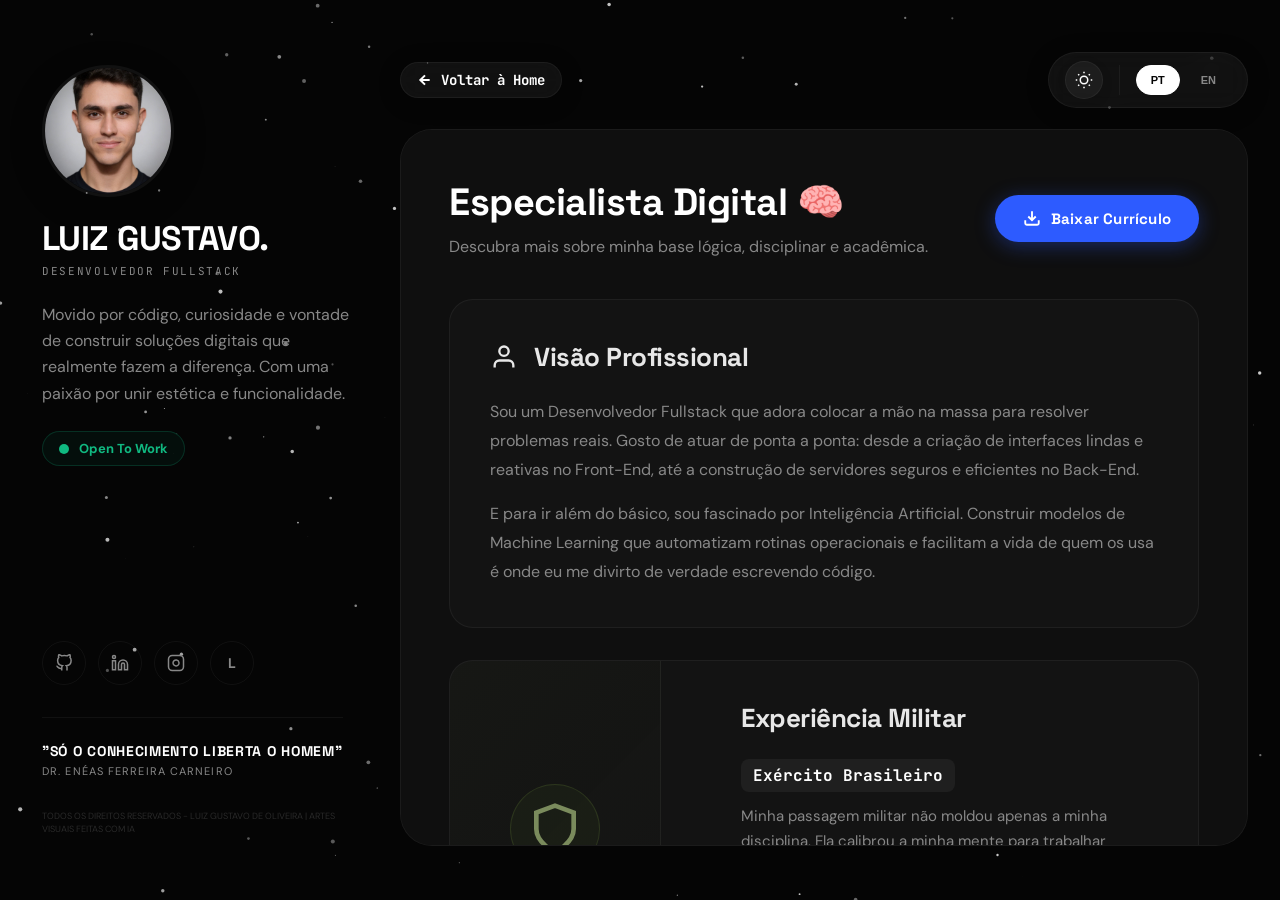
==== commit 1b42d9d2: "fourthcommit" ====
--- a/pages/about.html
+++ b/pages/about.html
@@ -1,4 +1,4 @@
-﻿<!DOCTYPE html>
+<!DOCTYPE html>
 <html lang="pt">
 
 <head>
@@ -98,9 +98,19 @@
 
             <!-- SCROLLABLE SUBPAGE CONTAINER -->
             <div class="bento-card subpage-container">
-                <div class="subpage-header">
-                    <h2 data-i18n="about-title" style="font-family: var(--font-heading); font-size: 38px; font-weight: 800; color: var(--text-main);">Especialista Digital 🧠</h2>
-                    <p data-i18n="about-subtitle" style="color: var(--text-dim); margin-top: 8px;">Descubra mais sobre minha base lógica, disciplinar e acadêmica.</p>
+                <div class="subpage-header about-subpage-header">
+                    <div class="about-header-text">
+                        <h2 class="subpage-h2" data-i18n="about-title">Especialista Digital</h2>
+                        <p data-i18n="about-subtitle">Descubra mais sobre minha base lógica, disciplinar e acadêmica.</p>
+                    </div>
+                    <a href="../img/curriculo.pdf" download="Curriculo_LuizGustavo.pdf" class="cv-download-btn" id="cv-download-btn">
+                        <svg width="18" height="18" viewBox="0 0 24 24" fill="none" stroke="currentColor" stroke-width="2.5">
+                            <path d="M21 15v4a2 2 0 0 1-2 2H5a2 2 0 0 1-2-2v-4"/>
+                            <polyline points="7 10 12 15 17 10"/>
+                            <line x1="12" y1="15" x2="12" y2="3"/>
+                        </svg>
+                        <span data-i18n="download-cv">Baixar Currículo</span>
+                    </a>
                 </div>
 
                 <!-- NEW WATERFALL LAYOUT -->
@@ -188,6 +198,7 @@
 
     <script src="../scripts/translations.js"></script>
     <script src="../scripts/script.js"></script>
+    <script src="../scripts/cv-download.js"></script>
     <script src="../scripts/starfield.js"></script>
 </body>
 
--- a/styles/style.css
+++ b/styles/style.css
@@ -29,14 +29,251 @@
     --text-dim: #555555;
 }
 
-/* Light Theme UI Corrections */
-:root.light-theme .white-arrow { background: var(--blue-accent); color: #fff; }
-:root.light-theme .mini-arrow { border: 1px solid rgba(0,0,0,0.1); }
-:root.light-theme .bento-card { box-shadow: 0 4px 20px rgba(0,0,0,0.04); }
-:root.light-theme .card-content-overlay { background: linear-gradient(rgba(255,255,255,0.1), rgba(255,255,255,0.9)); }
-:root.light-theme .card-content-overlay h3 { color: var(--text-main); }
-:root.light-theme .card-about h3, :root.light-theme .card-about p { text-shadow: none; }
-:root.light-theme .about-icon-header { color: var(--text-main); }
+/* ==========================================================================
+   LIGHT THEME — Complete Override
+   ========================================================================== */
+
+/* ── Core Bento Cards ── */
+:root.light-theme .bento-card {
+    box-shadow: 0 2px 16px rgba(0,0,0,0.07), 0 0 0 1px rgba(0,0,0,0.06);
+    background: #ffffff;
+}
+:root.light-theme .bento-card:hover {
+    border-color: rgba(0,0,0,0.15);
+    box-shadow: 0 8px 32px rgba(0,0,0,0.1);
+}
+
+/* ── Cards with Image Backgrounds ── */
+/* Keep dark overlay on image cards so text stays readable over photos */
+:root.light-theme .card-projects .card-content-overlay,
+:root.light-theme .card-contact .card-content-overlay {
+    background: linear-gradient(to top, rgba(0,0,0,0.75) 0%, rgba(0,0,0,0.1) 100%);
+}
+:root.light-theme .card-projects .card-title,
+:root.light-theme .card-contact .card-title { color: #fff; }
+
+/* ── Stack Blue Card ── */
+:root.light-theme .card-stack-blue { background: var(--blue-accent) !important; }
+:root.light-theme .card-stack-blue .card-title { color: #fff; }
+:root.light-theme .card-stack-blue .mini-arrow { background: rgba(255,255,255,0.9); color: var(--blue-accent); }
+
+/* ── About Card (image bg) keeps dark overlay ── */
+:root.light-theme .card-about .card-content-overlay {
+    background: linear-gradient(to top, rgba(0,0,0,0.8) 0%, rgba(0,0,0,0.05) 60%);
+}
+:root.light-theme .card-about h3,
+:root.light-theme .card-about p { color: #fff; text-shadow: 0 2px 8px rgba(0,0,0,0.5); }
+
+/* ── Mini Arrows ── */
+:root.light-theme .mini-arrow {
+    background: rgba(0,0,0,0.08);
+    color: #111;
+    border: 1px solid rgba(0,0,0,0.12);
+}
+:root.light-theme .white-arrow { background: var(--blue-accent); color: #fff; border: none; }
+
+/* ── Navigation Pill ── */
+:root.light-theme .glass-nav-pill {
+    background: rgba(255,255,255,0.85);
+    border-color: rgba(0,0,0,0.1);
+    box-shadow: 0 2px 12px rgba(0,0,0,0.08);
+}
+:root.light-theme .lang-tab { color: #444; }
+:root.light-theme .lang-tab.active { background: #111; color: #fff; border-color: #111; }
+:root.light-theme .theme-tab { background: rgba(0,0,0,0.05); border-color: rgba(0,0,0,0.1); }
+:root.light-theme .nav-date { color: #666; }
+
+/* ── Home Return Button (subpages) ── */
+:root.light-theme .home-return-btn {
+    background: rgba(255,255,255,0.85) !important;
+    border-color: rgba(0,0,0,0.1) !important;
+    color: #111 !important;
+}
+
+/* ── Subpage Container ── */
+:root.light-theme .subpage-container {
+    background: rgba(0,0,0,0.02);
+    border-color: rgba(0,0,0,0.08);
+}
+:root.light-theme .subpage-container::-webkit-scrollbar-thumb {
+    background: rgba(0,0,0,0.15);
+}
+:root.light-theme .subpage-header h2 { color: #111; }
+:root.light-theme .subpage-header p { color: #555; }
+
+/* ── Projects Page Cards ── */
+:root.light-theme .project-showcase-card {
+    background: rgba(0,0,0,0.025);
+    border-color: rgba(0,0,0,0.08);
+}
+:root.light-theme .project-showcase-card:hover {
+    background: rgba(0,0,0,0.05);
+    border-color: rgba(0,0,0,0.14);
+}
+:root.light-theme .tech-tags span {
+    background: rgba(0,0,0,0.07);
+    color: #222;
+    border: 1px solid rgba(0,0,0,0.08);
+}
+
+/* ── Stack Page ── */
+:root.light-theme .tech-list-card {
+    background: rgba(0,0,0,0.02);
+    border-color: rgba(0,0,0,0.08);
+}
+:root.light-theme .tech-list-item {
+    border-bottom-color: rgba(0,0,0,0.07);
+}
+:root.light-theme .tech-item-header h3 { color: #111; }
+:root.light-theme .tech-list-item p { color: #555; }
+:root.light-theme .tech-pill-group span {
+    background: rgba(0,0,0,0.06);
+    border-color: rgba(0,0,0,0.1);
+    color: #333;
+}
+:root.light-theme .tech-icon-box {
+    background: #f0f0f0;
+    box-shadow: 0 2px 8px rgba(0,0,0,0.08);
+}
+
+/* ── Contact Page Cards ── */
+:root.light-theme .contact-page-container {
+    background: rgba(0,0,0,0.02);
+    border-color: rgba(0,0,0,0.08);
+}
+:root.light-theme .contact-card {
+    background: rgba(0,0,0,0.025);
+    border-color: rgba(0,0,0,0.08);
+}
+:root.light-theme .contact-card:hover {
+    background: rgba(0,0,0,0.05);
+    border-color: rgba(0,0,0,0.14);
+    transform: translateY(-4px);
+}
+:root.light-theme .contact-text h3,
+:root.light-theme .contact-content-center h3 { color: #111; }
+:root.light-theme .contact-text p,
+:root.light-theme .contact-content-center span { color: #555; }
+:root.light-theme .contact-hover-detail { color: #333; }
+:root.light-theme .contact-icon { color: #333; }
+
+/* ── About Page (Waterfall) ── */
+:root.light-theme .waterfall-card {
+    background: rgba(0,0,0,0.025);
+    border-color: rgba(0,0,0,0.08);
+}
+:root.light-theme .waterfall-header h3 { color: #111; }
+:root.light-theme .waterfall-header span { color: #555; }
+:root.light-theme .bio-text-block p { color: #444; }
+:root.light-theme .army-visual-side { border-color: rgba(0,0,0,0.08); }
+:root.light-theme .army-icon-wrap { color: #222; }
+:root.light-theme .army-corp-name {
+    background: rgba(0,0,0,0.06);
+    color: #222;
+}
+:root.light-theme .army-text-side p { color: #444; }
+:root.light-theme .node-badge {
+    background: rgba(0,0,0,0.06);
+    color: #333;
+    border-color: rgba(0,0,0,0.1);
+}
+:root.light-theme .node-content h4 { color: #111; }
+:root.light-theme .node-content p { color: #555; }
+:root.light-theme .timeline-connector { background: rgba(0,0,0,0.1); }
+:root.light-theme .lang-text h3 { color: #111; }
+:root.light-theme .lang-text p { color: #444; }
+:root.light-theme .lang-flag { filter: drop-shadow(0 2px 4px rgba(0,0,0,0.15)); }
+
+/* ── Quote + Footer ── */
+:root.light-theme .quote-text { color: #111; }
+:root.light-theme .quote-auth { color: #666; }
+:root.light-theme .quote-section { border-top-color: rgba(0,0,0,0.1); }
+:root.light-theme .footer-simple { color: #999; }
+:root.light-theme .circle-icon { border-color: rgba(0,0,0,0.12); color: #555; }
+:root.light-theme .circle-icon:hover { border-color: rgba(0,0,0,0.25); color: #111; }
+
+/* ── About Title Header ── */
+:root.light-theme .about-icon-header { color: #111; }
+
+/* ── About: Timeline ── */
+:root.light-theme .node-marker {
+    background: #f5f5f7;
+    border-color: rgba(0,0,0,0.15);
+}
+:root.light-theme .node-marker.done {
+    background: #111;
+    border-color: #111;
+}
+:root.light-theme .node-marker.pulsing {
+    border-color: #111;
+    animation: pulseBorderLight 2s infinite;
+}
+@keyframes pulseBorderLight {
+    0% { box-shadow: 0 0 0 0 rgba(0,0,0,0.2); }
+    70% { box-shadow: 0 0 0 10px rgba(0,0,0,0); }
+    100% { box-shadow: 0 0 0 0 rgba(0,0,0,0); }
+}
+:root.light-theme .status-badge {
+    background: rgba(0,0,0,0.05);
+    color: #444;
+    border: 1px solid rgba(0,0,0,0.12);
+}
+:root.light-theme .status-badge.active-badge {
+    background: rgba(45,91,255,0.08);
+    color: var(--blue-accent);
+    border: 1px solid rgba(45,91,255,0.3);
+}
+:root.light-theme .lang-icon {
+    background: rgba(0,0,0,0.05);
+    border: 1px solid rgba(0,0,0,0.08);
+}
+
+/* ── Contact: Card-specific colors ── */
+:root.light-theme .email-card { border-left: 3px solid #ef4444; }
+:root.light-theme .whatsapp-card { border-left: 3px solid #22c55e; }
+:root.light-theme .telegram-card { border-left: 3px solid #3b82f6; }
+:root.light-theme .discord-card {
+    background: rgba(88, 101, 242, 0.06) !important;
+    border-color: rgba(88, 101, 242, 0.25) !important;
+}
+:root.light-theme .hover-slide-text { color: #555; }
+:root.light-theme .contact-card .contact-bg-glow { opacity: 0 !important; }
+
+/* ── Stack: Tech list separators ── */
+:root.light-theme .tech-list-item { border-bottom-color: rgba(0,0,0,0.07); }
+
+/* ── Projects: Card backgrounds + hover ── */
+:root.light-theme .project-showcase-card {
+    background: #fff;
+    border-color: rgba(0,0,0,0.08);
+    box-shadow: 0 2px 12px rgba(0,0,0,0.04);
+}
+:root.light-theme .project-showcase-card:hover {
+    background: #fafafa;
+    border-color: rgba(0,0,0,0.14);
+    box-shadow: 0 8px 24px rgba(0,0,0,0.08);
+}
+
+/* ── Waterfall card hover ── */
+:root.light-theme .waterfall-card:hover {
+    border-color: rgba(0,0,0,0.14);
+    background: rgba(0,0,0,0.04);
+    box-shadow: 0 6px 20px rgba(0,0,0,0.06);
+}
+
+/* ── Bento card hover ── */
+:root.light-theme .bento-card:hover { border-color: rgba(0,0,0,0.18); }
+
+/* ── Projects content grid ── */
+:root.light-theme .projects-content-grid { gap: 20px; }
+
+/* ── Subpage header accent line ── */
+:root.light-theme .subpage-header h2 {
+    background: linear-gradient(90deg, #111 0%, #2d5bff 100%);
+    -webkit-background-clip: text;
+    -webkit-text-fill-color: transparent;
+    background-clip: text;
+}
 
 #bg-starfield {
     position: fixed;
@@ -244,6 +481,20 @@
     grid-column: span 12; grid-row: span 2;
     padding: 48px; overflow-y: auto; overflow-x: hidden;
     display: flex; flex-direction: column; gap: 40px;
+}
+.subpage-h2 {
+    font-family: var(--font-heading);
+    font-size: 38px;
+    font-weight: 800;
+    color: var(--text-main);
+    letter-spacing: -0.5px;
+    margin-bottom: 8px;
+}
+.subpage-header p {
+    color: var(--text-dim);
+    font-size: 16px;
+    margin-top: 8px;
+    line-height: 1.6;
 }
 
 .subpage-container::-webkit-scrollbar { width: 8px; }
@@ -666,6 +917,65 @@
 }
 
 /* ==========================================================================
+   ABOUT PAGE — HEADER + CV DOWNLOAD BUTTON
+   ========================================================================== */
+.about-subpage-header {
+    display: flex;
+    align-items: center;
+    justify-content: space-between;
+    gap: 24px;
+    flex-wrap: wrap;
+}
+.about-header-text { flex: 1; min-width: 200px; }
+
+/* CV Download Button */
+.cv-download-btn {
+    display: inline-flex;
+    align-items: center;
+    gap: 10px;
+    padding: 14px 28px;
+    background: var(--blue-accent);
+    color: #fff;
+    font-family: var(--font-heading);
+    font-size: 15px;
+    font-weight: 700;
+    letter-spacing: 0.2px;
+    border-radius: 50px;
+    text-decoration: none;
+    border: none;
+    cursor: pointer;
+    position: relative;
+    overflow: hidden;
+    transition: 0.4s cubic-bezier(0.19, 1, 0.22, 1);
+    box-shadow: 0 4px 20px rgba(45, 91, 255, 0.35);
+    flex-shrink: 0;
+}
+.cv-download-btn::before {
+    content: '';
+    position: absolute;
+    top: 0; left: -100%;
+    width: 100%; height: 100%;
+    background: linear-gradient(90deg, transparent, rgba(255,255,255,0.2), transparent);
+    transition: 0.6s ease;
+}
+.cv-download-btn:hover::before { left: 100%; }
+.cv-download-btn:hover {
+    transform: translateY(-3px) scale(1.03);
+    box-shadow: 0 8px 32px rgba(45, 91, 255, 0.5);
+    background: #1a47e8;
+}
+.cv-download-btn:active { transform: translateY(-1px) scale(1.01); }
+.cv-download-btn svg { flex-shrink: 0; }
+
+/* Light mode CV button */
+:root.light-theme .cv-download-btn {
+    box-shadow: 0 4px 16px rgba(45, 91, 255, 0.25);
+}
+:root.light-theme .cv-download-btn:hover {
+    box-shadow: 0 8px 28px rgba(45, 91, 255, 0.4);
+}
+
+/* ==========================================================================
    ABOUT WATERFALL LAYOUT STYLES
    ========================================================================== */
 .about-waterfall-layout {
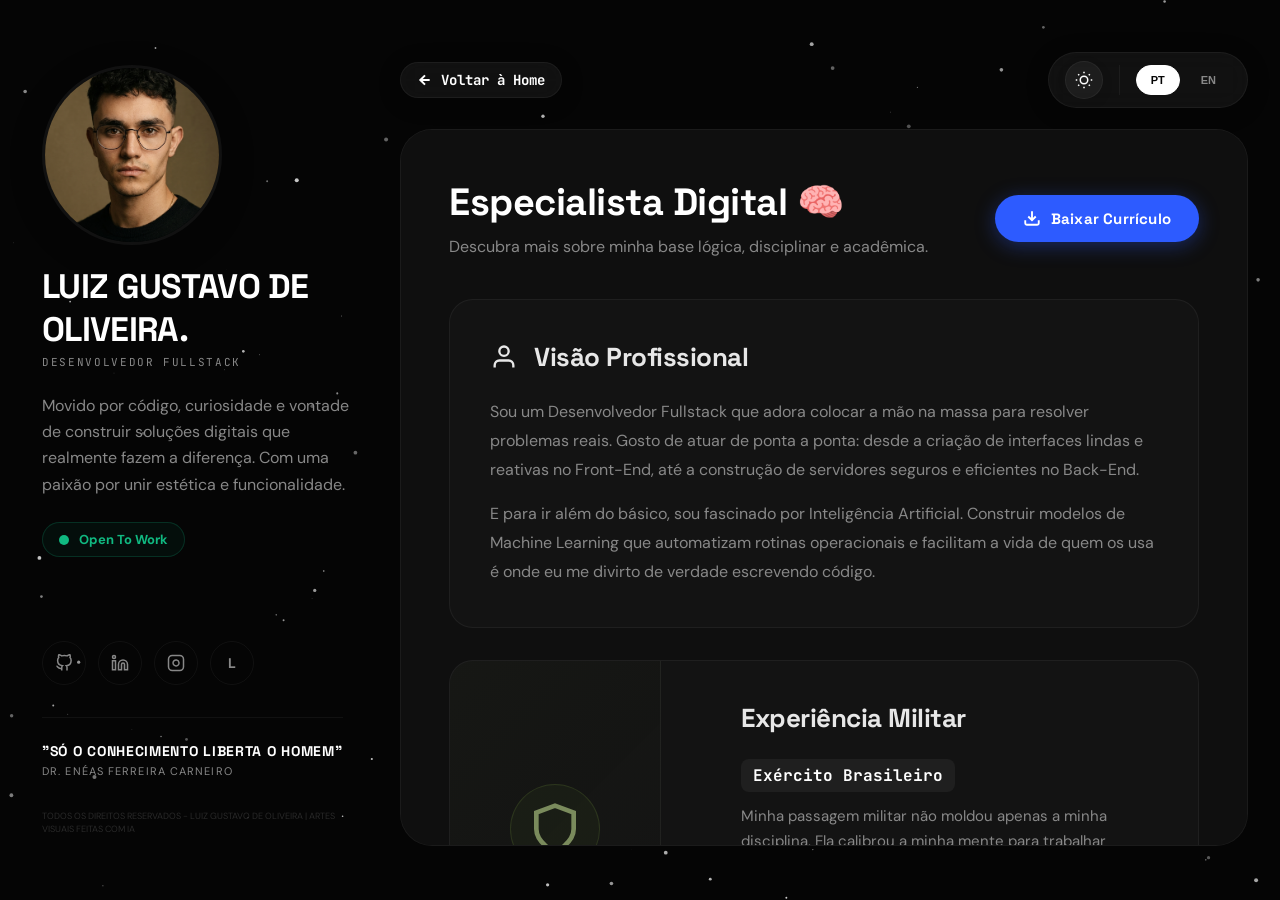
==== commit 60e5665c: "Updated" ====
--- a/pages/about.html
+++ b/pages/about.html
@@ -16,7 +16,7 @@
     <meta property="og:type" content="website">
     <meta property="og:title" content="Sobre Mim — Luiz Gustavo de Oliveira">
     <meta property="og:description" content="Trajetória, formação acadêmica e experiência militar de Luiz Gustavo, Desenvolvedor Fullstack.">
-    <meta property="og:image" content="../img/myphotu.jpg">
+    <meta property="og:image" content="../img/myphotooo.png">
     <meta property="og:locale" content="pt_BR">
 
     <link rel="icon" type="image/png" href="../img/cruz.png">
@@ -34,10 +34,10 @@
         <aside class="sidebar">
             <div class="sidebar-top">
                 <div class="profile-circle large-avatar">
-                    <img src="../img/myphotu.jpg" alt="Luiz Gustavo" class="avatar">
+                    <img src="../img/myphotooo.png" alt="Luiz Gustavo" class="avatar">
                 </div>
                 <div class="sidebar-header">
-                    <h1 class="user-name">LUIZ GUSTAVO.</h1>
+                    <h1 class="user-name">LUIZ GUSTAVO DE OLIVEIRA.</h1>
                     <p class="user-role" data-i18n="role">DESENVOLVEDOR FULLSTACK</p>
                 </div>
             </div>
@@ -103,7 +103,7 @@
                         <h2 class="subpage-h2" data-i18n="about-title">Especialista Digital</h2>
                         <p data-i18n="about-subtitle">Descubra mais sobre minha base lógica, disciplinar e acadêmica.</p>
                     </div>
-                    <a href="../img/curriculo.pdf" download="Curriculo_LuizGustavo.pdf" class="cv-download-btn" id="cv-download-btn">
+                    <a href="../img/Currículo Luiz Gustavo de Oliveira.pdf" download="Currículo Luiz Gustavo de Oliveira.pdf" class="cv-download-btn" id="cv-download-btn">
                         <svg width="18" height="18" viewBox="0 0 24 24" fill="none" stroke="currentColor" stroke-width="2.5">
                             <path d="M21 15v4a2 2 0 0 1-2 2H5a2 2 0 0 1-2-2v-4"/>
                             <polyline points="7 10 12 15 17 10"/>
@@ -198,7 +198,6 @@
 
     <script src="../scripts/translations.js"></script>
     <script src="../scripts/script.js"></script>
-    <script src="../scripts/cv-download.js"></script>
     <script src="../scripts/starfield.js"></script>
 </body>
 
--- a/styles/style.css
+++ b/styles/style.css
@@ -253,6 +253,20 @@
     border-color: rgba(0,0,0,0.14);
     box-shadow: 0 8px 24px rgba(0,0,0,0.08);
 }
+:root.light-theme .project-hover-overlay {
+    background: rgba(255, 255, 255, 0.45);
+}
+:root.light-theme .hover-btn {
+    background: #111111;
+    color: #ffffff;
+    box-shadow: 0 6px 20px rgba(0, 0, 0, 0.15);
+}
+:root.light-theme .project-badge {
+    background: rgba(255, 255, 255, 0.85);
+    color: #ff9900;
+    border-color: rgba(255, 153, 0, 0.4);
+    box-shadow: 0 4px 12px rgba(0, 0, 0, 0.08);
+}
 
 /* ── Waterfall card hover ── */
 :root.light-theme .waterfall-card:hover {
@@ -317,11 +331,16 @@
 .sidebar-top { display: flex; flex-direction: column; gap: 20px; align-items: flex-start; text-align: left; }
 
 .large-avatar {
-    width: 132px; height: 132px; border-radius: 50%; overflow: hidden;
+    width: 180px; height: 180px; border-radius: 50%; overflow: hidden;
     border: 3px solid var(--card-border);
     box-shadow: 0 8px 32px rgba(0,0,0,0.3);
 }
-.large-avatar img { width: 100%; height: 100%; object-fit: cover; }
+.large-avatar img {
+    width: 100%;
+    height: 100%;
+    object-fit: cover;
+    object-position: center 20%;
+}
 
 .user-name { font-family: var(--font-heading); font-size: 34px; font-weight: 800; letter-spacing: -0.02em; }
 .user-role { font-family: var(--font-mono); font-size: 11px; color: var(--text-dim); text-transform: uppercase; letter-spacing: 0.15em; margin-top: 4px; }
@@ -425,8 +444,20 @@
 .bento-card:hover .mini-arrow svg { transform: rotate(45deg); }
 
 /* Full Background Content Styles */
-.bento-card-full-bg .card-bg { position: absolute; inset: 0; z-index: 1; transition: 0.8s ease; }
-.bento-card-full-bg:hover .card-bg { transform: scale(1.05); }
+.bento-card-full-bg .card-bg,
+.bento-card-full-bg .card-bg-video {
+    position: absolute;
+    inset: 0;
+    width: 100%;
+    height: 100%;
+    object-fit: cover;
+    z-index: 1;
+    transition: 0.8s ease;
+}
+.bento-card-full-bg:hover .card-bg,
+.bento-card-full-bg:hover .card-bg-video {
+    transform: scale(1.05);
+}
 
 .card-content-overlay {
     position: relative; z-index: 2; padding: 32px;
@@ -502,36 +533,10 @@
 .subpage-container::-webkit-scrollbar-thumb { background: rgba(255,255,255,0.1); border-radius: 10px; }
 .subpage-container::-webkit-scrollbar-thumb:hover { background: rgba(255,255,255,0.2); }
 
-.project-showcase-card {
-    display: flex; gap: 32px; background: rgba(255,255,255,0.02);
-    border: 1px solid var(--card-border); border-radius: 24px;
-    padding: 24px; transition: 0.3s;
-}
-.project-showcase-card:hover { border-color: rgba(255,255,255,0.1); transform: translateY(-5px); background: rgba(255,255,255,0.04); }
-
-.project-graphic { width: 45%; border-radius: 16px; overflow: hidden; flex-shrink: 0; }
-.project-graphic img { width: 100%; height: 100%; object-fit: cover; }
-
-.project-details { display: flex; flex-direction: column; justify-content: center; gap: 16px; }
-.project-details h3 { font-family: var(--font-heading); font-size: 26px; color: var(--text-main); }
-.project-details p { font-size: 15px; color: var(--text-dim); line-height: 1.65; }
-
-.tech-tags { display: flex; gap: 8px; flex-wrap: wrap; }
-    padding: 24px; transition: 0.3s cubic-bezier(0.19, 1, 0.22, 1);
-}
-.project-showcase-card:hover { border-color: rgba(255,255,255,0.15); transform: translateY(-5px); background: rgba(255,255,255,0.04); }
-
-.project-graphic { width: 45%; border-radius: 16px; overflow: hidden; flex-shrink: 0; }
-.project-graphic img { width: 100%; height: 100%; object-fit: cover; }
-
-.project-details { display: flex; flex-direction: column; justify-content: center; gap: 16px; }
-.project-details h3 { font-family: var(--font-heading); font-size: 24px; color: var(--text-main); }
-.project-details p { font-size: 14px; color: var(--text-dim); line-height: 1.6; }
-
-.tech-tags { display: flex; gap: 8px; flex-wrap: wrap; margin-top: auto; }
-.tech-tags span {
-    font-family: var(--font-mono); font-size: 12px; padding: 4px 12px;
-    background: rgba(255,255,255,0.1); color: var(--text-main); border-radius: 20px;
+.projects-content-grid {
+    display: flex;
+    flex-direction: column;
+    gap: 32px;
 }
 
 /* ==========================================================================
@@ -723,12 +728,90 @@
 .project-showcase-card {
     display: flex; gap: 32px; background: rgba(255,255,255,0.02);
     border: 1px solid var(--card-border); border-radius: 24px;
-    padding: 24px; transition: 0.3s cubic-bezier(0.19, 1, 0.22, 1);
-}
-.project-showcase-card:hover { border-color: rgba(255,255,255,0.15); transform: translateY(-5px); background: rgba(255,255,255,0.04); }
-
-.project-graphic { width: 45%; border-radius: 16px; overflow: hidden; flex-shrink: 0; }
-.project-graphic img { width: 100%; height: 100%; object-fit: cover; }
+    padding: 24px; transition: 0.4s cubic-bezier(0.16, 1, 0.3, 1);
+    text-decoration: none; color: inherit;
+    position: relative;
+}
+.project-showcase-card:hover {
+    border-color: rgba(255,255,255,0.15);
+    transform: translateY(-5px);
+    background: rgba(255,255,255,0.04);
+    box-shadow: 0 12px 32px rgba(0, 0, 0, 0.25);
+}
+
+.project-graphic {
+    width: 45%; border-radius: 16px; overflow: hidden;
+    flex-shrink: 0; position: relative;
+}
+.project-graphic img {
+    width: 100%; height: 100%; object-fit: cover;
+    transition: transform 0.6s cubic-bezier(0.16, 1, 0.3, 1);
+}
+.project-showcase-card:hover .project-graphic img {
+    transform: scale(1.06);
+}
+
+/* Dynamic Hover Overlay & Button */
+.project-hover-overlay {
+    position: absolute;
+    inset: 0;
+    background: rgba(0, 0, 0, 0.45);
+    backdrop-filter: blur(6px);
+    -webkit-backdrop-filter: blur(6px);
+    display: flex;
+    justify-content: center;
+    align-items: center;
+    opacity: 0;
+    transition: all 0.4s cubic-bezier(0.16, 1, 0.3, 1);
+    z-index: 5;
+}
+.project-showcase-card:hover .project-hover-overlay {
+    opacity: 1;
+}
+
+.hover-btn {
+    background: #ffffff;
+    color: #000000;
+    padding: 10px 22px;
+    border-radius: 24px;
+    font-size: 13px;
+    font-weight: 700;
+    display: inline-flex;
+    align-items: center;
+    gap: 8px;
+    box-shadow: 0 6px 20px rgba(0, 0, 0, 0.35);
+    transform: translateY(12px);
+    transition: all 0.4s cubic-bezier(0.16, 1, 0.3, 1);
+}
+.project-showcase-card:hover .hover-btn {
+    transform: translateY(0);
+}
+.hover-btn svg {
+    transition: transform 0.3s ease;
+}
+.hover-btn:hover svg {
+    transform: translate(2px, -2px);
+}
+
+/* In-Development Badge */
+.project-badge {
+    position: absolute;
+    top: 16px;
+    left: 16px;
+    background: rgba(0, 0, 0, 0.7);
+    backdrop-filter: blur(8px);
+    -webkit-backdrop-filter: blur(8px);
+    color: var(--orange-accent);
+    border: 1px solid rgba(255, 153, 0, 0.35);
+    padding: 6px 14px;
+    border-radius: 20px;
+    font-size: 11px;
+    font-weight: 700;
+    letter-spacing: 0.05em;
+    text-transform: uppercase;
+    z-index: 6;
+    box-shadow: 0 4px 12px rgba(0, 0, 0, 0.25);
+}
 
 .project-details { display: flex; flex-direction: column; justify-content: center; gap: 16px; }
 .project-details h3 { font-family: var(--font-heading); font-size: 24px; color: var(--text-main); }
@@ -747,77 +830,152 @@
 }
 
 /* ==========================================================================
-   STACK LIST STYLES (Framer Tony B. Replica)
+   STACK LIST STYLES (Categorized Grid)
    ========================================================================== */
-.tech-list-card {
-    background: rgba(255, 255, 255, 0.02);
-    border: 1px solid var(--card-border);
-    border-radius: 24px;
-    padding: 40px;
+.stack-container-seamless {
+    flex-grow: 1;
+    overflow-y: auto;
+    overflow-x: hidden;
     display: flex;
     flex-direction: column;
     gap: 40px;
-}
-.tech-list-item {
+    padding-right: 8px;
+    padding-bottom: 40px;
+}
+.stack-container-seamless::-webkit-scrollbar {
+    width: 6px;
+}
+.stack-container-seamless::-webkit-scrollbar-track {
+    background: transparent;
+}
+.stack-container-seamless::-webkit-scrollbar-thumb {
+    background: rgba(255, 255, 255, 0.08);
+    border-radius: 10px;
+}
+.stack-container-seamless::-webkit-scrollbar-thumb:hover {
+    background: rgba(255, 255, 255, 0.15);
+}
+:root.light-theme .stack-container-seamless::-webkit-scrollbar-thumb {
+    background: rgba(0, 0, 0, 0.1);
+}
+:root.light-theme .stack-container-seamless::-webkit-scrollbar-thumb:hover {
+    background: rgba(0, 0, 0, 0.2);
+}
+
+.stack-categories-list {
+    display: flex;
+    flex-direction: column;
+    gap: 40px;
+}
+.stack-category {
     display: flex;
     flex-direction: column;
     gap: 16px;
-    padding-bottom: 40px;
-    border-bottom: 1px solid rgba(255,255,255,0.05);
-}
-.tech-list-item:last-child {
-    padding-bottom: 0;
-    border-bottom: none;
-}
-.tech-item-header {
+}
+.stack-category-title {
+    font-family: var(--font-heading);
+    font-size: 20px;
+    font-weight: 700;
+    color: var(--text-main);
+    letter-spacing: -0.3px;
+    margin: 0;
+}
+.stack-grid {
+    display: grid;
+    grid-template-columns: repeat(4, 1fr);
+    gap: 16px;
+}
+.stack-card {
+    background: rgba(255, 255, 255, 0.02);
+    border: 1px solid var(--card-border);
+    border-radius: 16px;
+    padding: 16px 20px;
     display: flex;
     align-items: center;
     gap: 16px;
-}
-.tech-icon-box {
-    width: 48px;
-    height: 48px;
-    background: #fff;
-    border-radius: 12px;
+    transition: all 0.4s cubic-bezier(0.16, 1, 0.3, 1);
+}
+.stack-card:hover {
+    background: rgba(255, 255, 255, 0.05);
+    border-color: rgba(255, 255, 255, 0.12);
+    transform: translateY(-3px);
+    box-shadow: 0 8px 30px rgba(0, 0, 0, 0.4);
+}
+.stack-card-icon {
+    width: 44px;
+    height: 44px;
+    flex-shrink: 0;
     display: flex;
+    align-items: center;
     justify-content: center;
-    align-items: center;
-    padding: 8px;
-}
-.tech-icon-box img {
+}
+.stack-card-icon img {
     width: 100%;
     height: 100%;
     object-fit: contain;
-}
-.tech-item-header h3 {
+    transition: transform 0.4s cubic-bezier(0.16, 1, 0.3, 1);
+}
+.stack-card:hover .stack-card-icon img {
+    transform: scale(1.1);
+}
+.stack-card-info {
+    display: flex;
+    flex-direction: column;
+    gap: 4px;
+    min-width: 0;
+}
+.stack-card-name {
     font-family: var(--font-heading);
-    font-size: 22px;
+    font-size: 15px;
+    font-weight: 600;
     color: var(--text-main);
-}
-.tech-list-item p {
+    margin: 0;
+    white-space: nowrap;
+    overflow: hidden;
+    text-overflow: ellipsis;
+}
+.stack-card-desc {
+    font-family: var(--font-body);
+    font-size: 12px;
     color: var(--text-dim);
-    font-size: 15px;
-    line-height: 1.6;
-}
-.tech-pill-group {
-    display: flex;
-    gap: 10px;
-    flex-wrap: wrap;
-    margin-top: 4px;
-}
-.tech-pill-group span {
-    font-family: var(--font-mono);
-    font-size: 12px;
-    padding: 6px 12px;
-    background: rgba(255,255,255,0.05);
-    border: 1px solid var(--card-border);
-    border-radius: 20px;
-    color: var(--text-main);
-}
-
-@media (max-width: 768px) {
-    .tech-list-card { padding: 24px; gap: 32px; }
-    .tech-list-item { padding-bottom: 32px; }
+    font-weight: 400;
+    white-space: nowrap;
+    overflow: hidden;
+    text-overflow: ellipsis;
+}
+
+/* Light Theme Overrides */
+:root.light-theme .stack-card {
+    background: rgba(0, 0, 0, 0.02);
+    border-color: rgba(0, 0, 0, 0.08);
+}
+:root.light-theme .stack-card:hover {
+    background: rgba(0, 0, 0, 0.04);
+    border-color: rgba(0, 0, 0, 0.15);
+    box-shadow: 0 8px 30px rgba(0, 0, 0, 0.05);
+}
+:root.light-theme .theme-invert {
+    filter: invert(1);
+}
+
+/* Responsiveness */
+@media (max-width: 1200px) {
+    .stack-grid {
+        grid-template-columns: repeat(3, 1fr);
+    }
+}
+@media (max-width: 900px) {
+    .stack-grid {
+        grid-template-columns: repeat(2, 1fr);
+    }
+}
+@media (max-width: 550px) {
+    .stack-grid {
+        grid-template-columns: 1fr;
+    }
+    .stack-card {
+        padding: 14px 18px;
+    }
 }
 
 /* ==========================================================================
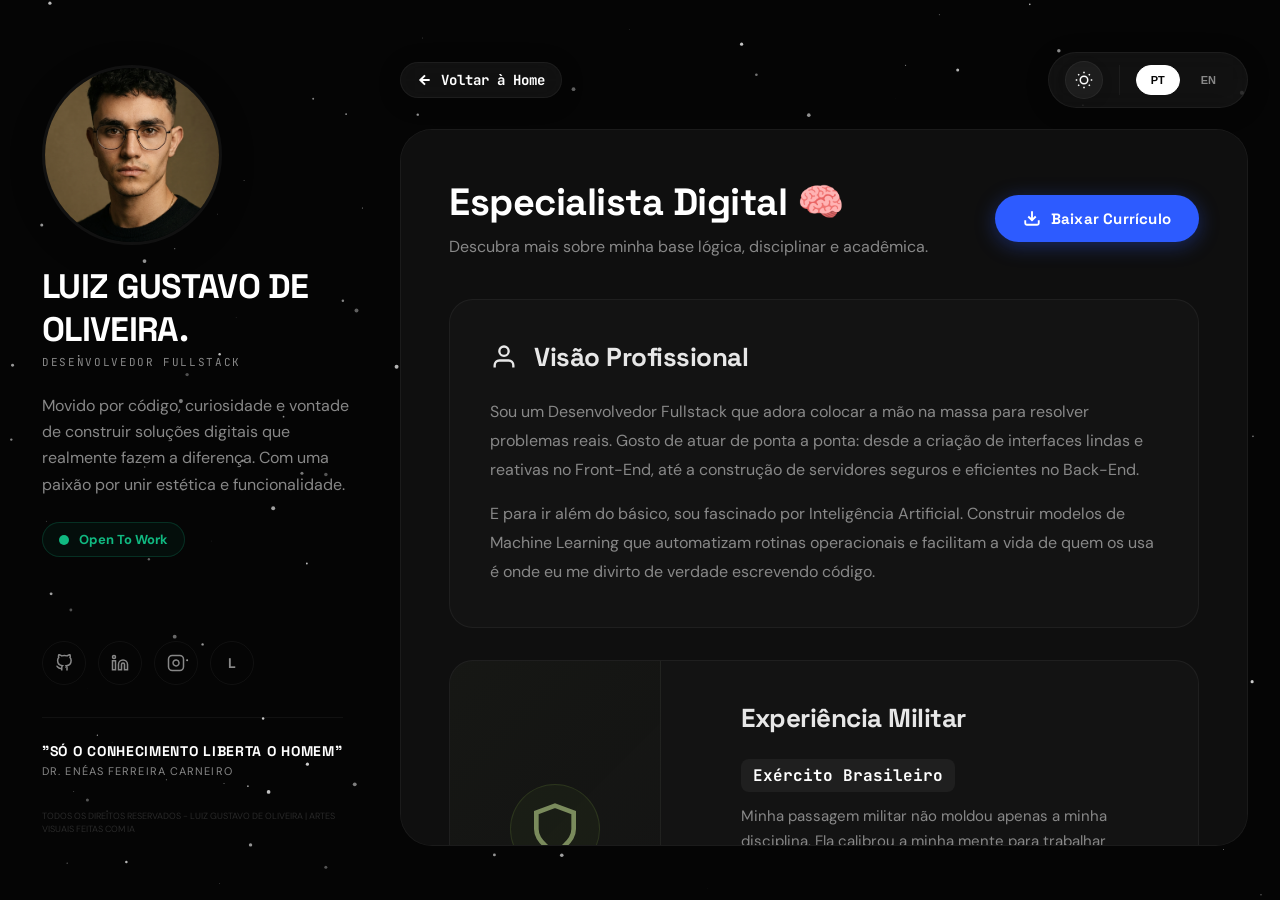
==== commit e159e41e: "Updated" ====
--- a/pages/about.html
+++ b/pages/about.html
@@ -20,6 +20,7 @@
     <meta property="og:locale" content="pt_BR">
 
     <link rel="icon" type="image/png" href="../img/cruz.png">
+    <link rel="shortcut icon" type="image/x-icon" href="../img/cruz.png">
     <link rel="preconnect" href="https://fonts.googleapis.com">
     <link rel="preconnect" href="https://fonts.gstatic.com" crossorigin>
     <link href="https://fonts.googleapis.com/css2?family=Space+Grotesk:wght@400;500;600;700&family=DM+Sans:ital,opsz,wght@0,9..40,400;0,9..40,500;0,9..40,600;1,9..40,400&family=JetBrains+Mono:wght@500&display=swap" rel="stylesheet">
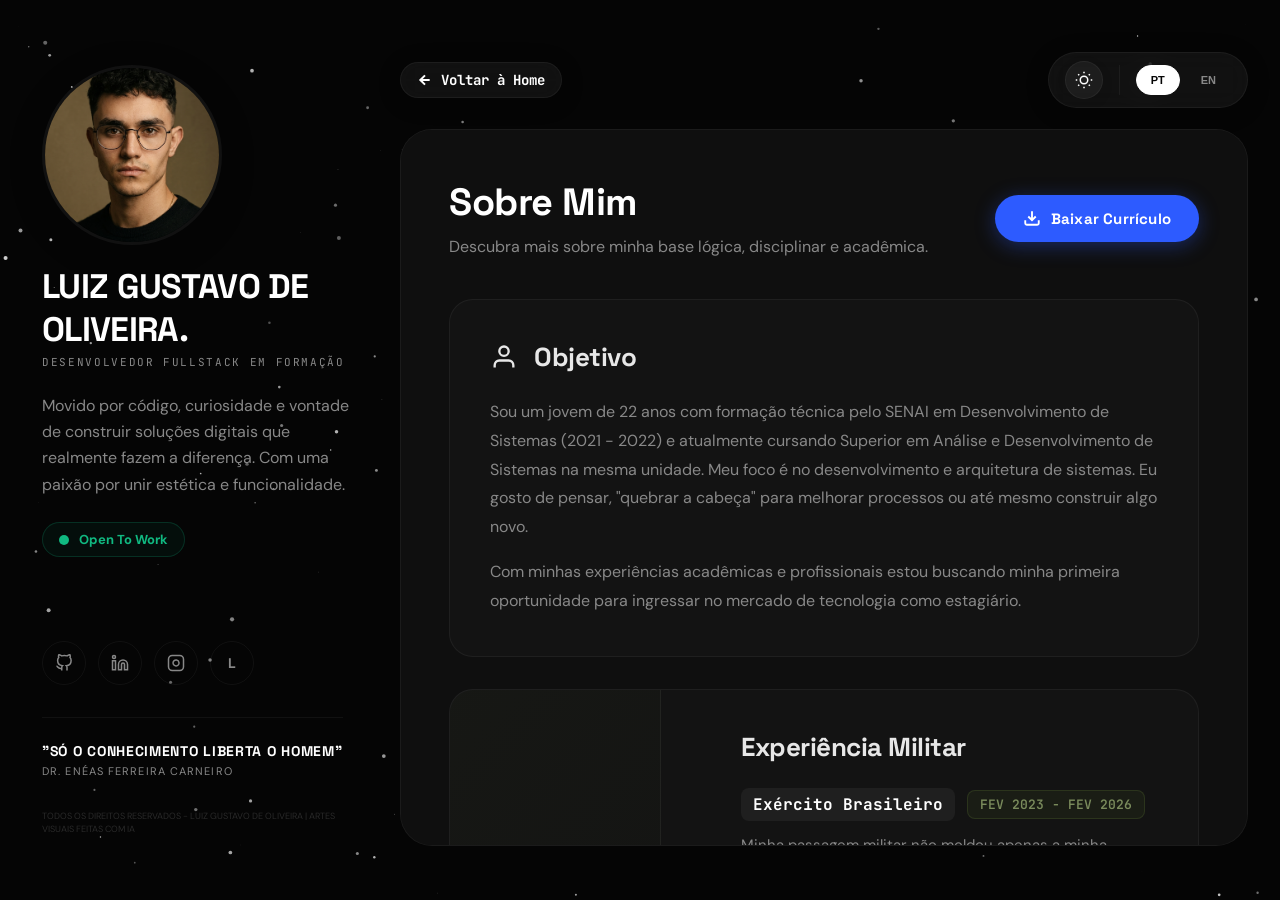
==== commit 3b7a80eb: "about updated" ====
--- a/pages/about.html
+++ b/pages/about.html
@@ -101,10 +101,10 @@
             <div class="bento-card subpage-container">
                 <div class="subpage-header about-subpage-header">
                     <div class="about-header-text">
-                        <h2 class="subpage-h2" data-i18n="about-title">Especialista Digital</h2>
+                        <h2 class="subpage-h2" data-i18n="about-title">Sobre Mim</h2>
                         <p data-i18n="about-subtitle">Descubra mais sobre minha base lógica, disciplinar e acadêmica.</p>
                     </div>
-                    <a href="../img/Currículo Luiz Gustavo de Oliveira.pdf" download="Currículo Luiz Gustavo de Oliveira.pdf" class="cv-download-btn" id="cv-download-btn">
+                    <a href="../img/CURRÍCULO-LUIZ-GUSTAVO.pdf" download="CURRÍCULO-LUIZ-GUSTAVO.pdf" class="cv-download-btn" id="cv-download-btn">
                         <svg width="18" height="18" viewBox="0 0 24 24" fill="none" stroke="currentColor" stroke-width="2.5">
                             <path d="M21 15v4a2 2 0 0 1-2 2H5a2 2 0 0 1-2-2v-4"/>
                             <polyline points="7 10 12 15 17 10"/>
@@ -121,11 +121,11 @@
                     <div class="waterfall-card bio-pane">
                         <div class="waterfall-header">
                             <svg width="28" height="28" viewBox="0 0 24 24" fill="none" stroke="currentColor" stroke-width="2"><path d="M20 21v-2a4 4 0 0 0-4-4H8a4 4 0 0 0-4 4v2"></path><circle cx="12" cy="7" r="4"></circle></svg>
-                            <h3 data-i18n="txt-vision">Visão Profissional</h3>
+                            <h3 data-i18n="txt-vision">Objetivo</h3>
                         </div>
                         <div class="bio-text-block">
-                            <p data-i18n="txt-bio1">Sou um Desenvolvedor apaixonado por orquestrar tecnologias robustas. Minha especialidade reside na criação de ecossistemas completos, navegando desde integrações de Front-End reativas até infraestruturas complexas de Back-End.</p>
-                            <p data-i18n="txt-bio2">Além do desenvolvimento Web clássico, trago um profundo fascínio pelas fronteiras da Inteligência Artificial. Implementar ferramentas de Machine Learning que geram automação e eficiência real em gargalos operacionais é o meu ecossistema natural de trabalho.</p>
+                            <p data-i18n="txt-bio1">Sou um jovem de 22 anos com formação técnica pelo SENAI em Desenvolvimento de Sistemas (2021 - 2022) e atualmente cursando Superior em Análise e Desenvolvimento de Sistemas na mesma unidade. Meu foco é no desenvolvimento e arquitetura de sistemas. Eu gosto de pensar, "quebrar a cabeça" para melhorar processos ou até mesmo construir algo novo.</p>
+                            <p data-i18n="txt-bio2">Com minhas experiências acadêmicas e profissionais estou buscando minha primeira oportunidade para ingressar no mercado de tecnologia como estagiário.</p>
                         </div>
                     </div>
 
@@ -133,15 +133,27 @@
                     <div class="waterfall-card army-pane">
                         <div class="army-visual-side">
                             <div class="shield-circle">
-                                <svg width="56" height="56" viewBox="0 0 24 24" fill="none" stroke="currentColor" stroke-width="2"><path d="M12 22s8-4 8-10V5l-8-3-8 3v7c0 6 8 10 8 10z"></path></svg>
+                                <img src="../img/exercito-logo.png" alt="Exército Brasileiro" class="army-logo-img">
                             </div>
                         </div>
                         <div class="army-text-side">
                             <div class="waterfall-header">
                                 <h3 data-i18n="txt-army-title">Experiência Militar</h3>
                             </div>
-                            <h4 class="army-corp-name" data-i18n="txt-army-corp">Exército Brasileiro</h4>
-                            <p data-i18n="txt-army-desc">Disciplina imutável, foco sob pressão e liderança tática. A vivência militar forjou a minha capacidade analítica mental e o compromisso extremo com a entrega de resultados, características que levo intrinsecamente para o desenvolvimento de software.</p>
+                            <div class="army-corp-header">
+                                <h4 class="army-corp-name" data-i18n="txt-army-corp">Exército Brasileiro</h4>
+                                <span class="army-period-badge">FEV 2023 - FEV 2026</span>
+                            </div>
+                            <p data-i18n="txt-army-desc">Disciplina imutável, foco sob pressão e liderança tática. A vivência militar forjou a minha capacidade analítica mental e o compromisso extremo com a entrega de resultados.</p>
+                            <h5 class="army-activities-title" data-i18n="txt-army-act-title">Seções de TI e Atividades Administrativas:</h5>
+                            <ul class="army-activities-list">
+                                <li data-i18n="txt-army-act-1">Suporte técnico a usuários e manutenção de hardware e software.</li>
+                                <li data-i18n="txt-army-act-2">Configuração e manutenção de equipamentos de informática.</li>
+                                <li data-i18n="txt-army-act-3">Apoio na operação e manutenção de sistemas de câmeras de segurança.</li>
+                                <li data-i18n="txt-army-act-4">Organização e arquivamento de documentos e dados.</li>
+                                <li data-i18n="txt-army-act-5">Controle e organização de materiais e equipamentos.</li>
+                                <li data-i18n="txt-army-act-6">Apoio à rotina administrativa e atendimento interno da unidade.</li>
+                            </ul>
                         </div>
                     </div>
 
@@ -159,8 +171,11 @@
                                     <svg width="12" height="12" viewBox="0 0 24 24" fill="none" stroke="var(--bg-deep)" stroke-width="3"><polyline points="20 6 9 17 4 12"></polyline></svg>
                                 </div>
                                 <div class="node-content">
+                                    <div class="edu-institution">
+                                        <img src="../img/senai-logo.png" alt="SENAI" class="edu-logo-img">
+                                    </div>
                                     <h4 data-i18n="txt-edu-tech">D. de Sistemas</h4>
-                                    <span class="status-badge" data-i18n="txt-edu-done">Técnico Concluído</span>
+                                    <span class="status-badge badge-completed" data-i18n="txt-edu-done">Técnico Concluído (2021 - 2022)</span>
                                 </div>
                             </div>
 
@@ -171,8 +186,11 @@
                             <div class="timeline-node">
                                 <div class="node-marker pulsing"></div>
                                 <div class="node-content right">
+                                    <div class="edu-institution">
+                                        <img src="../img/senai-logo.png" alt="SENAI" class="edu-logo-img">
+                                    </div>
                                     <h4 data-i18n="txt-edu-ads">Análise e Desenvolvimento de Sistemas</h4>
-                                    <span class="status-badge active-badge" data-i18n="txt-edu-cursing">Cursando Ensino Superior</span>
+                                    <span class="status-badge active-badge badge-progress" data-i18n="txt-edu-cursing">Cursando Ensino Superior (2026 - 2027)</span>
                                 </div>
                             </div>
                         </div>
--- a/styles/style.css
+++ b/styles/style.css
@@ -619,6 +619,7 @@
     .timeline-connector { display: none; }
     .node-marker { transform: translateX(-36px); flex-shrink: 0; }
     .node-content { text-align: left; transform: translateX(-25px); }
+    .node-content .edu-institution { justify-content: flex-start; }
     .lang-wrap { flex-direction: column; align-items: flex-start; gap: 16px; }
 
     /* About Bento old classes (kept for safety) */
@@ -816,6 +817,41 @@
 .project-details { display: flex; flex-direction: column; justify-content: center; gap: 16px; }
 .project-details h3 { font-family: var(--font-heading); font-size: 24px; color: var(--text-main); }
 .project-details p { font-size: 14px; color: var(--text-dim); line-height: 1.6; }
+
+.project-academic-note {
+    background: rgba(255, 255, 255, 0.03);
+    border-left: 3px solid #60a5fa;
+    border-radius: 4px 8px 8px 4px;
+    padding: 10px 14px;
+    display: flex;
+    flex-direction: column;
+    gap: 4px;
+}
+.project-academic-note .note-tag {
+    font-family: var(--font-mono);
+    font-size: 11px;
+    font-weight: 700;
+    text-transform: uppercase;
+    letter-spacing: 0.5px;
+    color: #60a5fa;
+}
+.project-academic-note .note-desc {
+    font-size: 13px !important;
+    color: var(--text-dim);
+    line-height: 1.5 !important;
+    margin: 0;
+}
+
+:root.light-theme .project-academic-note {
+    background: rgba(96, 165, 250, 0.08);
+    border-left-color: #2563eb;
+}
+:root.light-theme .project-academic-note .note-tag {
+    color: #2563eb;
+}
+:root.light-theme .project-academic-note .note-desc {
+    color: #4b5563;
+}
 
 .tech-tags { display: flex; gap: 8px; flex-wrap: wrap; margin-top: auto; }
 .tech-tags span {
@@ -1175,28 +1211,44 @@
     width: 30%; background: linear-gradient(135deg, rgba(85, 107, 47, 0.05), rgba(0,0,0,0));
     display: flex; justify-content: center; align-items: center; border-right: 1px solid var(--card-border);
 }
-.shield-circle { width: 90px; height: 90px; border-radius: 50%; background: rgba(85, 107, 47, 0.1); border: 1px solid rgba(85, 107, 47, 0.3); display: flex; justify-content: center; align-items: center; color: #7A8B5C; }
+.shield-circle { width: 90px; height: 90px; border-radius: 50%; background: rgba(85, 107, 47, 0.1); border: 1px solid rgba(85, 107, 47, 0.3); display: flex; justify-content: center; align-items: center; color: #7A8B5C; overflow: hidden; padding: 12px; }
+.army-logo-img { width: 100%; height: 100%; object-fit: contain; border-radius: 50%; }
 .army-text-side { width: 70%; padding: 40px; display: flex; flex-direction: column; justify-content: center; }
-.army-corp-name { font-family: var(--font-mono); font-size: 16px; font-weight: 700; margin-bottom: 12px; color: var(--text-main); background: rgba(255,255,255,0.05); display: inline-block; padding: 6px 12px; border-radius: 8px; width: fit-content; }
-.army-text-side p { font-size: 15px; color: var(--text-dim); line-height: 1.7; }
+.army-corp-header { display: flex; align-items: center; gap: 12px; margin-bottom: 12px; flex-wrap: wrap; }
+.army-corp-name { font-family: var(--font-mono); font-size: 16px; font-weight: 700; margin-bottom: 0; color: var(--text-main); background: rgba(255,255,255,0.05); display: inline-block; padding: 6px 12px; border-radius: 8px; width: fit-content; }
+.army-period-badge { font-family: var(--font-mono); font-size: 13px; font-weight: 600; color: #7A8B5C; background: rgba(85, 107, 47, 0.12); border: 1px solid rgba(85, 107, 47, 0.3); padding: 5px 12px; border-radius: 8px; }
+.army-text-side p { font-size: 15px; color: var(--text-dim); line-height: 1.7; margin-bottom: 16px; }
+.army-activities-title { font-family: var(--font-mono); font-size: 14px; font-weight: 600; color: var(--text-main); margin-bottom: 10px; margin-top: 8px; }
+.army-activities-list { list-style: none; padding: 0; margin: 0; display: flex; flex-direction: column; gap: 8px; }
+.army-activities-list li { font-size: 14px; color: var(--text-dim); line-height: 1.6; position: relative; padding-left: 18px; }
+.army-activities-list li::before { content: "•"; position: absolute; left: 0; color: #7A8B5C; font-weight: bold; font-size: 16px; line-height: 1.4; }
 
 /* Academic Horizontal Timeline Pane */
 .edu-pane { flex-direction: column; align-items: center; text-align: center; }
 .horizontal-timeline {
-    display: flex; align-items: center; justify-content: center; width: 100%; max-width: 700px;
+    display: flex; align-items: flex-start; justify-content: center; width: 100%; max-width: 700px;
     margin-top: 24px; position: relative; gap: 16px;
 }
-.timeline-node { display: flex; flex-direction: column; align-items: center; width: 200px; gap: 16px; z-index: 2; }
-.timeline-connector { height: 2px; background: rgba(255,255,255,0.1); flex-grow: 1; position: relative; margin: 0 16px; transform: translateY(-40px); }
-
-.node-marker { width: 32px; height: 32px; border-radius: 50%; background: var(--bg-deep); border: 2px solid rgba(255,255,255,0.2); display: flex; justify-content: center; align-items: center; transition: 0.3s; }
+.timeline-node { display: flex; flex-direction: column; align-items: center; width: 220px; gap: 16px; z-index: 2; }
+.timeline-connector { height: 2px; background: rgba(255,255,255,0.1); flex-grow: 1; position: relative; margin: 0 16px; margin-top: 15px; }
+
+.node-marker { width: 32px; height: 32px; border-radius: 50%; background: var(--bg-deep); border: 2px solid rgba(255,255,255,0.2); display: flex; justify-content: center; align-items: center; transition: 0.3s; flex-shrink: 0; }
 .node-marker.done { background: var(--text-main); border-color: var(--text-main); }
 .node-marker.pulsing { border-color: var(--text-main); animation: pulseBorder 2s infinite; }
 @keyframes pulseBorder { 0% { box-shadow: 0 0 0 0 rgba(255,255,255,0.4); } 70% { box-shadow: 0 0 0 10px rgba(255,255,255,0); } 100% { box-shadow: 0 0 0 0 rgba(255,255,255,0); } }
 
-.node-content h4 { font-family: var(--font-mono); font-size: 14px; font-weight: 700; margin-bottom: 12px; color: var(--text-main); }
-.status-badge { font-size: 11px; font-weight: 700; padding: 6px 12px; border-radius: 12px; background: rgba(255,255,255,0.05); color: var(--text-dim); }
-.status-badge.active-badge { border: 1px solid rgba(255,255,255,0.3); color: var(--text-main); }
+.node-content { display: flex; flex-direction: column; align-items: center; width: 100%; }
+.edu-institution { display: flex; justify-content: center; align-items: center; height: 32px; margin-bottom: 12px; }
+.edu-logo-img { height: 26px; max-width: 110px; object-fit: contain; filter: drop-shadow(0 2px 6px rgba(0,0,0,0.25)); transition: transform 0.2s ease; }
+.timeline-node:hover .edu-logo-img { transform: scale(1.05); }
+.node-content h4 { font-family: var(--font-mono); font-size: 14px; font-weight: 700; margin-bottom: 12px; color: var(--text-main); min-height: 40px; display: flex; align-items: center; justify-content: center; line-height: 1.4; text-align: center; }
+.status-badge { font-size: 11px; font-weight: 700; padding: 6px 14px; border-radius: 12px; background: rgba(255,255,255,0.05); color: var(--text-dim); white-space: nowrap; transition: all 0.3s ease; }
+.status-badge.badge-completed { background: rgba(34, 197, 94, 0.12); color: #4ade80; border: 1px solid rgba(34, 197, 94, 0.35); }
+.status-badge.badge-progress { background: rgba(249, 115, 22, 0.12); color: #fb923c; border: 1px solid rgba(249, 115, 22, 0.38); }
+.node-marker.done { background: #22c55e; border-color: #22c55e; }
+.node-marker.done svg { stroke: #0d1117; }
+.node-marker.pulsing { border-color: #f97316; animation: pulseOrange 2s infinite; }
+@keyframes pulseOrange { 0% { box-shadow: 0 0 0 0 rgba(249, 115, 22, 0.5); } 70% { box-shadow: 0 0 0 10px rgba(249, 115, 22, 0); } 100% { box-shadow: 0 0 0 0 rgba(249, 115, 22, 0); } }
 
 /* Language Pane */
 .lang-pane { flex-direction: row; align-items: center; gap: 32px; }
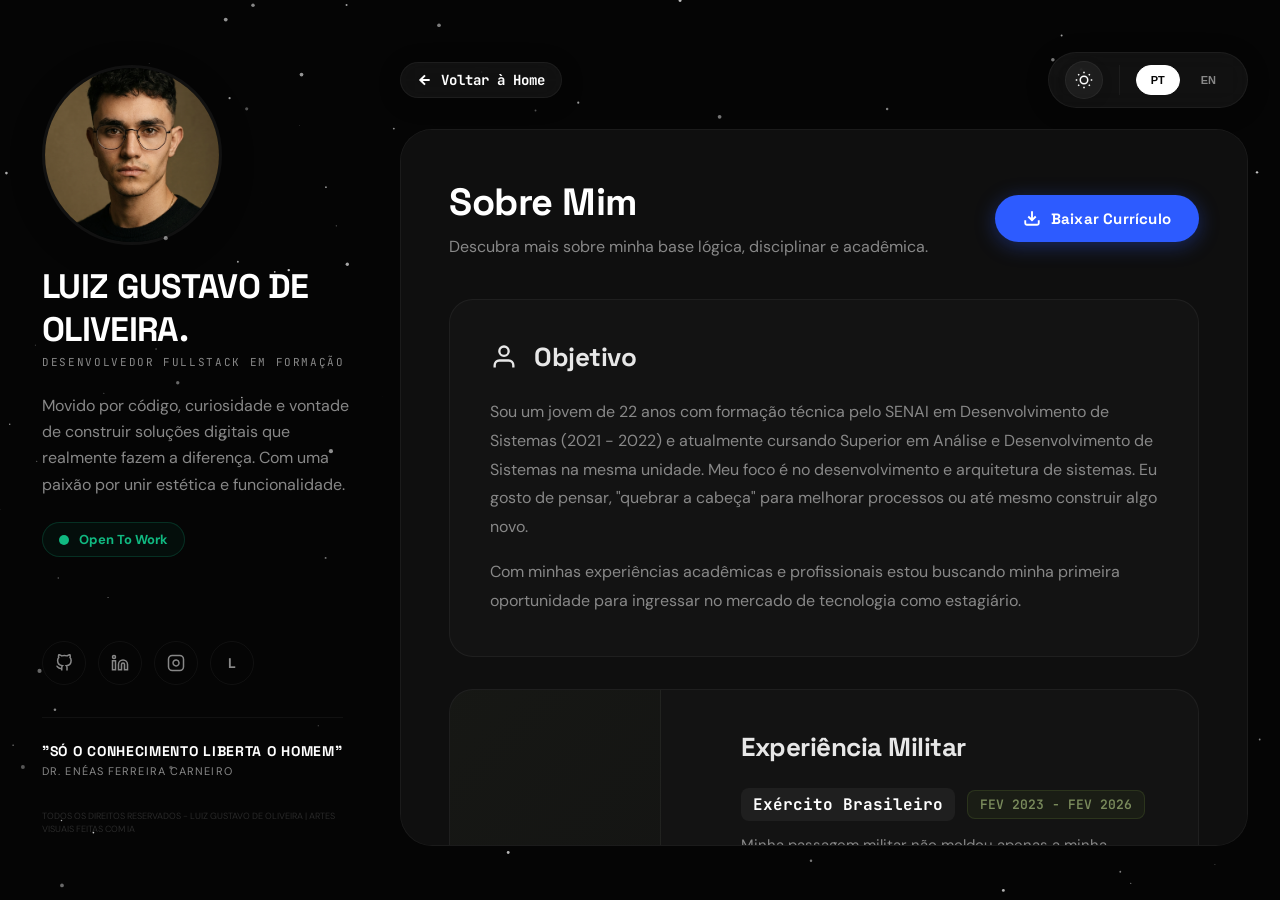
==== commit d6717c8f: "updated" ====
--- a/pages/about.html
+++ b/pages/about.html
@@ -196,6 +196,61 @@
                         </div>
                     </div>
 
+                    <!-- Certificates Pane -->
+                    <div class="waterfall-card certs-pane">
+                        <div class="waterfall-header" style="justify-content: center; margin-bottom: 24px;">
+                            <svg width="28" height="28" viewBox="0 0 24 24" fill="none" stroke="currentColor" stroke-width="2"><path d="M12 15l-2 5l4-2l4 2l-2-5"/><circle cx="12" cy="9" r="6"/></svg>
+                            <h3 data-i18n="txt-certs-title">Certificações & Conquistas</h3>
+                        </div>
+
+                        <div class="certs-grid">
+                            <!-- Certificate 1: Node.js -->
+                            <div class="cert-card cert-card-modal" data-preview="../img/nodejs.jpg" data-title="Node.js - Certificado">
+                                <div class="cert-img-wrap">
+                                    <img src="../img/nodejs.jpg" alt="Certificado Node.js" class="cert-img">
+                                    <div class="cert-zoom-icon">
+                                        <svg width="20" height="20" viewBox="0 0 24 24" fill="none" stroke="currentColor" stroke-width="2.5"><circle cx="11" cy="11" r="8"/><line x1="21" y1="21" x2="16.65" y2="16.65"/><line x1="11" y1="8" x2="11" y2="14"/><line x1="8" y1="11" x2="14" y2="11"/></svg>
+                                    </div>
+                                </div>
+                                <div class="cert-info">
+                                    <h4>Node.js</h4>
+                                    <span class="cert-issuer">Desenvolvimento Backend</span>
+                                </div>
+                            </div>
+
+                            <!-- Certificate 2: Golang -->
+                            <div class="cert-card cert-card-modal" data-preview="../img/go.jpg" data-title="Golang - Certificado">
+                                <div class="cert-img-wrap">
+                                    <img src="../img/go.jpg" alt="Certificado Golang" class="cert-img">
+                                    <div class="cert-zoom-icon">
+                                        <svg width="20" height="20" viewBox="0 0 24 24" fill="none" stroke="currentColor" stroke-width="2.5"><circle cx="11" cy="11" r="8"/><line x1="21" y1="21" x2="16.65" y2="16.65"/><line x1="11" y1="8" x2="11" y2="14"/><line x1="8" y1="11" x2="14" y2="11"/></svg>
+                                    </div>
+                                </div>
+                                <div class="cert-info">
+                                    <h4>Golang</h4>
+                                    <span class="cert-issuer">Linguagem Go</span>
+                                </div>
+                            </div>
+
+                            <!-- Certificate 3: AWS Cloud (com link do Credly) -->
+                            <a href="https://www.credly.com/badges/991b3e14-283d-46ee-8064-b03dc99ddabd" target="_blank" rel="noopener noreferrer" class="cert-card cert-card-link">
+                                <div class="cert-img-wrap cert-badge-wrap">
+                                    <img src="../img/awsbadgecloud.png" alt="AWS Cloud Badge" class="cert-img cert-badge-img">
+                                    <div class="cert-hover-icon">
+                                        <svg width="18" height="18" viewBox="0 0 24 24" fill="none" stroke="currentColor" stroke-width="2.5"><path d="M18 13v6a2 2 0 0 1-2 2H5a2 2 0 0 1-2-2V8a2 2 0 0 1 2-2h6"/><polyline points="15 3 21 3 21 9"/><line x1="10" y1="14" x2="21" y2="3"/></svg>
+                                    </div>
+                                </div>
+                                <div class="cert-info">
+                                    <div class="cert-title-row">
+                                        <h4>AWS Cloud</h4>
+                                        <span class="credly-badge-pill">Verificar</span>
+                                    </div>
+                                    <span class="cert-issuer">AWS Certified / Credly</span>
+                                </div>
+                            </a>
+                        </div>
+                    </div>
+
                     <!-- Extra / Languages Banner -->
                     <div class="waterfall-card lang-pane">
                         <div class="lang-icon">
@@ -212,6 +267,22 @@
         </main>
     </div>
 
+    <!-- Certificate Lightbox Modal -->
+    <div id="cert-modal" class="cert-modal-backdrop" aria-hidden="true">
+        <div class="cert-modal-overlay"></div>
+        <div class="cert-modal-dialog">
+            <button class="cert-modal-close" id="cert-modal-close-btn" aria-label="Fechar">
+                <svg width="24" height="24" viewBox="0 0 24 24" fill="none" stroke="currentColor" stroke-width="2.5"><line x1="18" y1="6" x2="6" y2="18"></line><line x1="6" y1="6" x2="18" y2="18"></line></svg>
+            </button>
+            <div class="cert-modal-body">
+                <img id="cert-modal-img" src="" alt="Certificado em tamanho expandido" class="cert-modal-image">
+            </div>
+            <div class="cert-modal-caption">
+                <span id="cert-modal-title"></span>
+            </div>
+        </div>
+    </div>
+
     <!-- Background Decoration -->
     <div class="decor-corner"></div>
 
--- a/styles/style.css
+++ b/styles/style.css
@@ -1250,6 +1250,282 @@
 .node-marker.pulsing { border-color: #f97316; animation: pulseOrange 2s infinite; }
 @keyframes pulseOrange { 0% { box-shadow: 0 0 0 0 rgba(249, 115, 22, 0.5); } 70% { box-shadow: 0 0 0 10px rgba(249, 115, 22, 0); } 100% { box-shadow: 0 0 0 0 rgba(249, 115, 22, 0); } }
 
+/* Certificates Pane */
+.certs-pane { flex-direction: column; align-items: center; text-align: center; }
+.certs-grid {
+    display: grid;
+    grid-template-columns: repeat(3, 1fr);
+    gap: 20px;
+    width: 100%;
+    margin-top: 8px;
+}
+.cert-card {
+    background: rgba(255, 255, 255, 0.02);
+    border: 1px solid var(--card-border);
+    border-radius: 16px;
+    padding: 16px;
+    display: flex;
+    flex-direction: column;
+    align-items: center;
+    transition: all 0.35s cubic-bezier(0.16, 1, 0.3, 1);
+    text-decoration: none;
+    color: inherit;
+    position: relative;
+    overflow: hidden;
+}
+.cert-card:hover {
+    transform: translateY(-4px);
+    border-color: rgba(255, 255, 255, 0.2);
+    background: rgba(255, 255, 255, 0.04);
+}
+.cert-card-link:hover {
+    border-color: #f59e0b;
+    box-shadow: 0 8px 24px rgba(245, 158, 11, 0.12);
+}
+.cert-img-wrap {
+    width: 100%;
+    height: 140px;
+    border-radius: 10px;
+    overflow: hidden;
+    background: rgba(0, 0, 0, 0.2);
+    display: flex;
+    justify-content: center;
+    align-items: center;
+    margin-bottom: 14px;
+    position: relative;
+}
+.cert-badge-wrap {
+    background: radial-gradient(circle, rgba(245, 158, 11, 0.08) 0%, rgba(0, 0, 0, 0.15) 100%);
+}
+.cert-img {
+    width: 100%;
+    height: 100%;
+    object-fit: cover;
+    transition: transform 0.4s ease;
+}
+.cert-badge-img {
+    object-fit: contain;
+    width: 85%;
+    height: 85%;
+}
+.cert-card:hover .cert-img {
+    transform: scale(1.04);
+}
+.cert-hover-icon {
+    position: absolute;
+    top: 8px;
+    right: 8px;
+    width: 28px;
+    height: 28px;
+    border-radius: 50%;
+    background: rgba(0, 0, 0, 0.6);
+    color: #f59e0b;
+    display: flex;
+    justify-content: center;
+    align-items: center;
+    opacity: 0;
+    transition: opacity 0.3s ease;
+}
+.cert-card-link:hover .cert-hover-icon {
+    opacity: 1;
+}
+.cert-info {
+    display: flex;
+    flex-direction: column;
+    align-items: center;
+    gap: 4px;
+    width: 100%;
+}
+.cert-title-row {
+    display: flex;
+    align-items: center;
+    gap: 8px;
+    justify-content: center;
+}
+.cert-info h4 {
+    font-family: var(--font-mono);
+    font-size: 15px;
+    font-weight: 700;
+    color: var(--text-main);
+    margin: 0;
+}
+.cert-issuer {
+    font-size: 12px;
+    color: var(--text-dim);
+}
+.credly-badge-pill {
+    font-family: var(--font-mono);
+    font-size: 10px;
+    font-weight: 700;
+    text-transform: uppercase;
+    padding: 2px 8px;
+    border-radius: 10px;
+    background: rgba(245, 158, 11, 0.15);
+    color: #fbbf24;
+    border: 1px solid rgba(245, 158, 11, 0.3);
+}
+
+:root.light-theme .cert-card {
+    background: #ffffff;
+    border-color: rgba(0, 0, 0, 0.08);
+    box-shadow: 0 2px 10px rgba(0, 0, 0, 0.04);
+}
+:root.light-theme .cert-card:hover {
+    background: #fafafa;
+    border-color: rgba(0, 0, 0, 0.16);
+    box-shadow: 0 8px 20px rgba(0, 0, 0, 0.08);
+}
+:root.light-theme .cert-info h4 {
+    color: #111;
+}
+:root.light-theme .cert-issuer {
+    color: #666;
+}
+:root.light-theme .cert-img-wrap {
+    background: rgba(0, 0, 0, 0.04);
+}
+
+.cert-card-modal {
+    cursor: pointer;
+}
+.cert-zoom-icon {
+    position: absolute;
+    top: 8px;
+    right: 8px;
+    width: 32px;
+    height: 32px;
+    border-radius: 50%;
+    background: rgba(0, 0, 0, 0.7);
+    color: #ffffff;
+    display: flex;
+    justify-content: center;
+    align-items: center;
+    opacity: 0;
+    transform: scale(0.85);
+    transition: all 0.3s cubic-bezier(0.16, 1, 0.3, 1);
+    box-shadow: 0 4px 12px rgba(0, 0, 0, 0.3);
+}
+.cert-card-modal:hover .cert-zoom-icon {
+    opacity: 1;
+    transform: scale(1);
+}
+
+/* Certificate Lightbox Modal */
+.cert-modal-backdrop {
+    position: fixed;
+    top: 0;
+    left: 0;
+    width: 100vw;
+    height: 100vh;
+    z-index: 99999;
+    display: flex;
+    justify-content: center;
+    align-items: center;
+    padding: 24px;
+    opacity: 0;
+    visibility: hidden;
+    transition: opacity 0.3s ease, visibility 0.3s ease;
+}
+.cert-modal-backdrop.active {
+    opacity: 1;
+    visibility: visible;
+}
+.cert-modal-overlay {
+    position: absolute;
+    top: 0;
+    left: 0;
+    width: 100%;
+    height: 100%;
+    background: rgba(0, 0, 0, 0.82);
+    backdrop-filter: blur(8px);
+    -webkit-backdrop-filter: blur(8px);
+}
+.cert-modal-dialog {
+    position: relative;
+    max-width: 900px;
+    width: 100%;
+    max-height: 90vh;
+    background: #0f1319;
+    border: 1px solid rgba(255, 255, 255, 0.15);
+    border-radius: 20px;
+    padding: 16px;
+    display: flex;
+    flex-direction: column;
+    align-items: center;
+    box-shadow: 0 24px 60px rgba(0, 0, 0, 0.6);
+    transform: scale(0.92);
+    transition: transform 0.3s cubic-bezier(0.16, 1, 0.3, 1);
+    z-index: 2;
+}
+.cert-modal-backdrop.active .cert-modal-dialog {
+    transform: scale(1);
+}
+.cert-modal-close {
+    position: absolute;
+    top: -16px;
+    right: -16px;
+    width: 38px;
+    height: 38px;
+    border-radius: 50%;
+    background: #1f2937;
+    border: 1px solid rgba(255, 255, 255, 0.2);
+    color: #fff;
+    display: flex;
+    justify-content: center;
+    align-items: center;
+    cursor: pointer;
+    box-shadow: 0 4px 14px rgba(0, 0, 0, 0.4);
+    transition: transform 0.2s ease, background 0.2s ease;
+}
+.cert-modal-close:hover {
+    background: #ef4444;
+    transform: scale(1.1);
+}
+.cert-modal-body {
+    width: 100%;
+    max-height: calc(85vh - 70px);
+    display: flex;
+    justify-content: center;
+    align-items: center;
+    overflow: hidden;
+    border-radius: 12px;
+}
+.cert-modal-image {
+    max-width: 100%;
+    max-height: calc(85vh - 70px);
+    width: auto;
+    height: auto;
+    object-fit: contain;
+    border-radius: 12px;
+    box-shadow: 0 10px 30px rgba(0, 0, 0, 0.4);
+}
+.cert-modal-caption {
+    margin-top: 12px;
+    font-family: var(--font-mono);
+    font-size: 14px;
+    font-weight: 600;
+    color: #e2e8f0;
+    text-align: center;
+}
+
+:root.light-theme .cert-modal-dialog {
+    background: #ffffff;
+    border-color: rgba(0, 0, 0, 0.15);
+    box-shadow: 0 24px 60px rgba(0, 0, 0, 0.25);
+}
+:root.light-theme .cert-modal-caption {
+    color: #1f2937;
+}
+:root.light-theme .cert-modal-close {
+    background: #ffffff;
+    color: #111;
+    border-color: rgba(0, 0, 0, 0.2);
+}
+:root.light-theme .cert-modal-close:hover {
+    background: #ef4444;
+    color: #fff;
+}
+
 /* Language Pane */
 .lang-pane { flex-direction: row; align-items: center; gap: 32px; }
 .lang-icon { width: 72px; height: 72px; background: rgba(255,255,255,0.05); border-radius: 20px; display: flex; justify-content: center; align-items: center; flex-shrink: 0; }
@@ -1257,6 +1533,7 @@
 .lang-text p { font-size: 15px; color: var(--text-dim); line-height: 1.6; }
 
 @media (max-width: 1024px) {
+    .certs-grid { grid-template-columns: repeat(2, 1fr); gap: 16px; }
     .horizontal-timeline { flex-direction: column; align-items: flex-start; gap: 32px; padding-left: 24px; border-left: 2px solid rgba(255,255,255,0.1); }
     .timeline-node { width: 100%; flex-direction: row; gap: 24px; align-items: center; }
     .timeline-connector { display: none; }
@@ -1265,6 +1542,8 @@
 }
 
 @media (max-width: 768px) {
+    .certs-grid { grid-template-columns: 1fr; gap: 14px; }
+    .cert-img-wrap { height: 160px; }
     .waterfall-card { padding: 24px; }
     .army-pane { flex-direction: column; }
     .army-visual-side { width: 100%; padding: 32px 0; border-right: none; border-bottom: 1px solid var(--card-border); }
